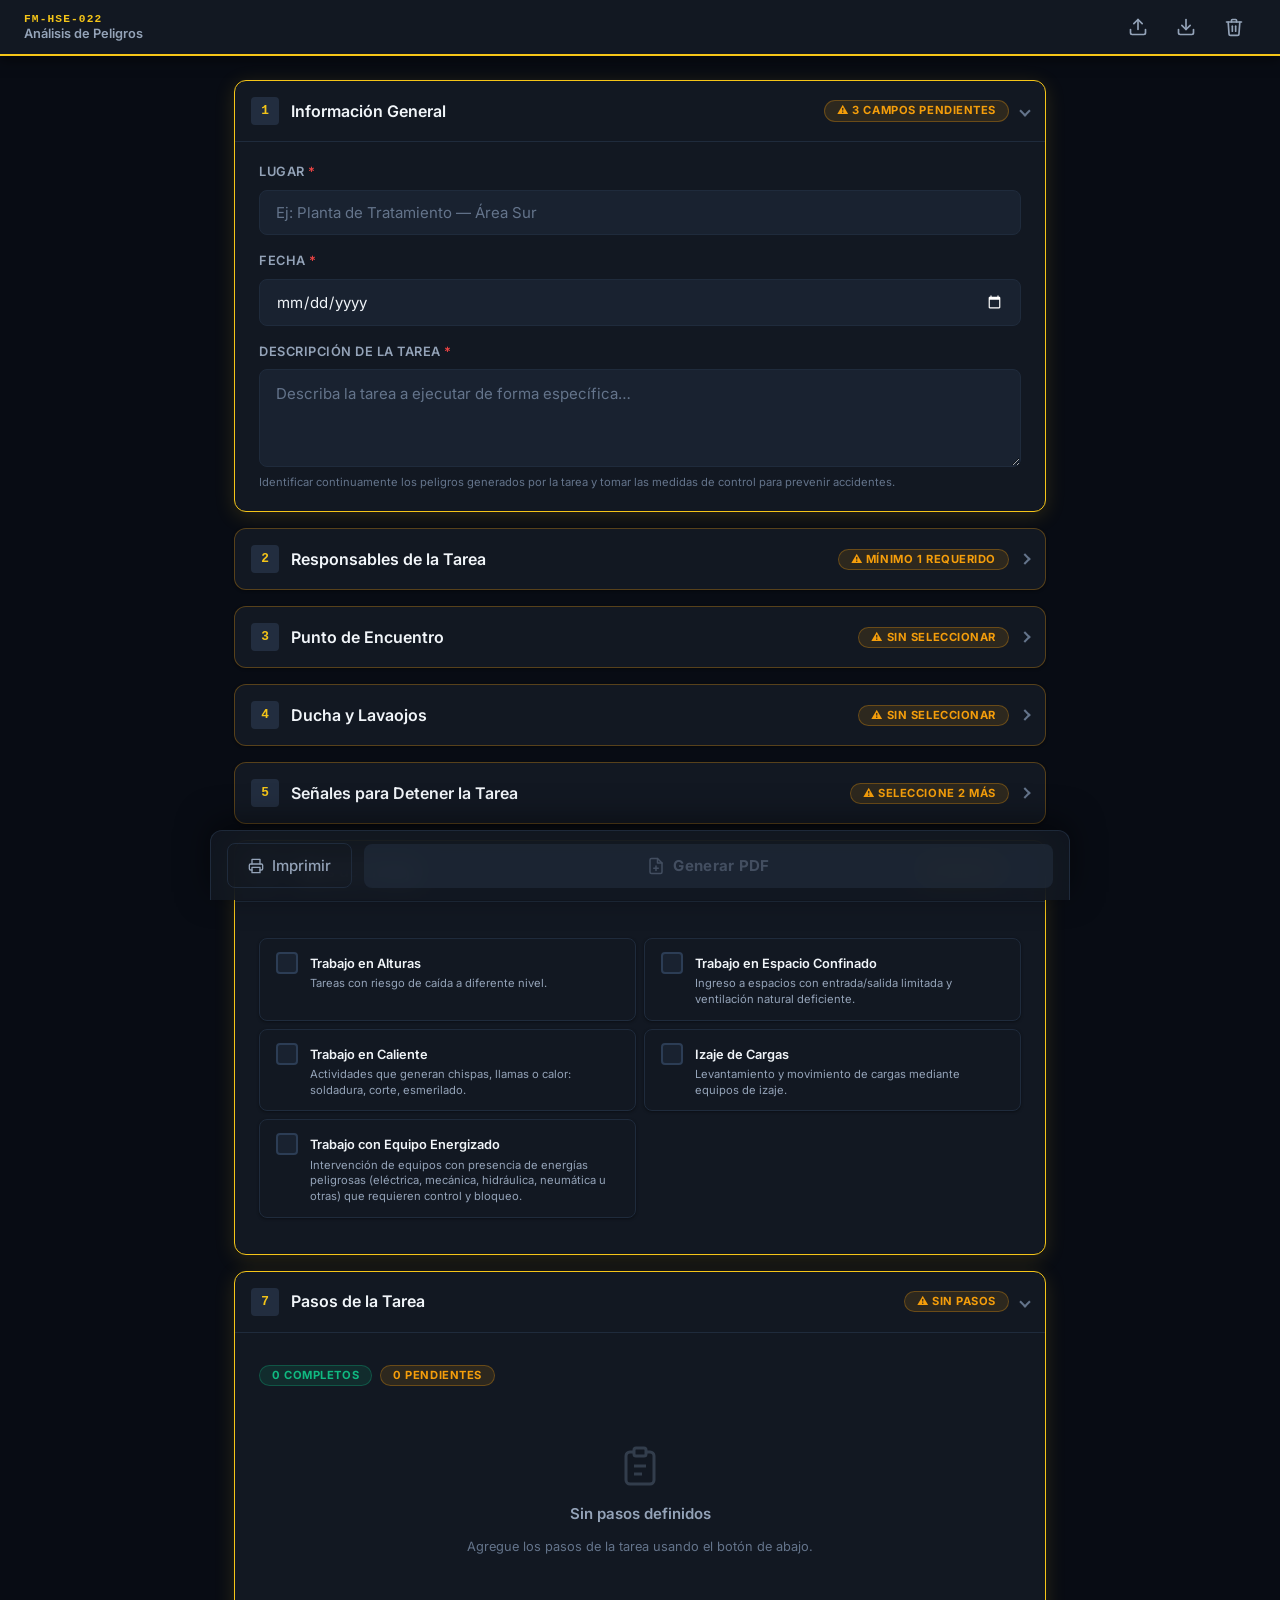
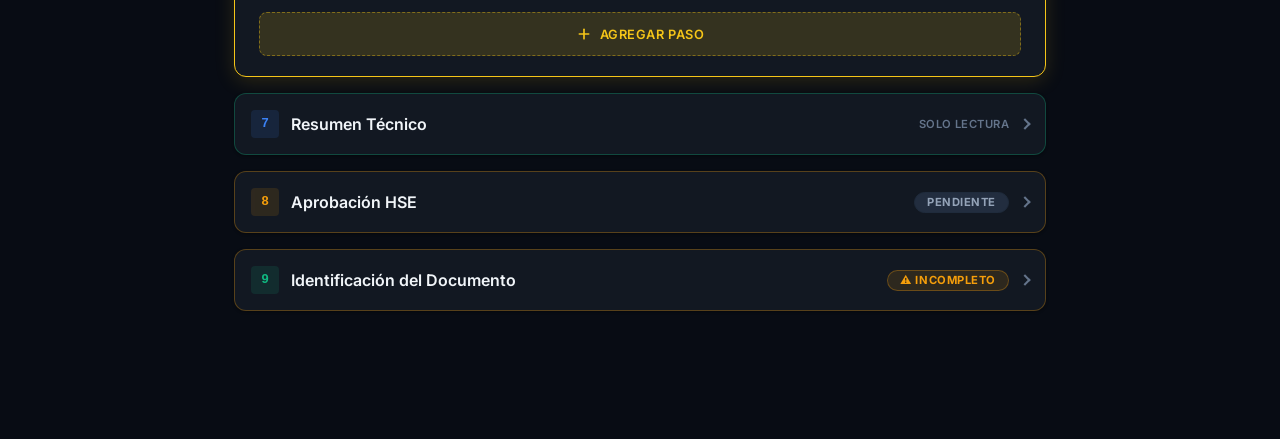
==== index.html @ 94fb78de "Add files via upload" ====
<!DOCTYPE html>
<html lang="es">
<head>
  <meta charset="UTF-8">
  <meta name="viewport" content="width=device-width, initial-scale=1.0, maximum-scale=1.0, user-scalable=no">
  <meta name="description" content="FM-HSE-022 — Análisis Continuo de Peligros por la Tarea">
  <meta name="theme-color" content="#1a2332">
  <meta name="apple-mobile-web-app-capable" content="yes">
  <meta name="apple-mobile-web-app-status-bar-style" content="black-translucent">
  <title>FM-HSE-022 · Análisis de Peligros</title>
  <link rel="manifest" href="manifest.json">
  <link rel="apple-touch-icon" href="assets/icon-192.png">
  <link rel="preconnect" href="https://fonts.googleapis.com">
  <link rel="preconnect" href="https://fonts.gstatic.com" crossorigin>
  <link href="https://fonts.googleapis.com/css2?family=Inter:wght@400;500;600;700&display=swap" rel="stylesheet">
  <link rel="stylesheet" href="styles.css">
</head>
<body>

  <!-- ═══════════════════════════════════════════════
       BARRA SUPERIOR
  ════════════════════════════════════════════════ -->
  <header class="app-header">
    <div class="app-header__brand">
      <span class="app-header__code">FM-HSE-022</span>
      <span class="app-header__title">Análisis de Peligros</span>
    </div>
    <div class="app-header__actions">
      <button class="btn-icon" id="btn-import-backup" title="Cargar borrador" aria-label="Cargar borrador JSON">
        <svg viewBox="0 0 24 24" fill="none" stroke="currentColor" stroke-width="2" stroke-linecap="round" stroke-linejoin="round"><path d="M21 15v4a2 2 0 0 1-2 2H5a2 2 0 0 1-2-2v-4"/><polyline points="17 8 12 3 7 8"/><line x1="12" y1="3" x2="12" y2="15"/></svg>
      </button>
      <button class="btn-icon" id="btn-export-backup" title="Guardar borrador" aria-label="Guardar borrador JSON">
        <svg viewBox="0 0 24 24" fill="none" stroke="currentColor" stroke-width="2" stroke-linecap="round" stroke-linejoin="round"><path d="M21 15v4a2 2 0 0 1-2 2H5a2 2 0 0 1-2-2v-4"/><polyline points="7 10 12 15 17 10"/><line x1="12" y1="15" x2="12" y2="3"/></svg>
      </button>
      <button class="btn-icon btn-icon--danger" id="btn-new-form" title="Nuevo formulario" aria-label="Nuevo formulario">
        <svg viewBox="0 0 24 24" fill="none" stroke="currentColor" stroke-width="2" stroke-linecap="round" stroke-linejoin="round"><polyline points="3 6 5 6 21 6"/><path d="M19 6l-1 14a2 2 0 0 1-2 2H8a2 2 0 0 1-2-2L5 6"/><path d="M10 11v6"/><path d="M14 11v6"/><path d="M9 6V4a1 1 0 0 1 1-1h4a1 1 0 0 1 1 1v2"/></svg>
      </button>
    </div>
    <!-- Input oculto para importación de JSON -->
    <input type="file" id="input-import-file" accept=".json" hidden aria-hidden="true">
  </header>

  <!-- Banner de borrador recuperado (oculto por defecto) -->
  <div class="draft-banner hidden" id="draft-banner" role="alert">
    <svg viewBox="0 0 24 24" fill="none" stroke="currentColor" stroke-width="2"><circle cx="12" cy="12" r="10"/><line x1="12" y1="8" x2="12" y2="12"/><line x1="12" y1="16" x2="12.01" y2="16"/></svg>
    <span id="draft-banner-text">Se encontró un formulario en progreso.</span>
    <div class="draft-banner__actions">
      <button class="btn-banner btn-banner--primary" id="btn-restore-draft">Continuar</button>
      <button class="btn-banner btn-banner--ghost" id="btn-discard-draft">Descartar</button>
    </div>
  </div>

  <!-- ═══════════════════════════════════════════════
       CONTENIDO PRINCIPAL
  ════════════════════════════════════════════════ -->
  <main class="app-main" id="app-main">

    <!-- Indicador de carga inicial -->
    <div class="loading-screen" id="loading-screen" role="status" aria-live="polite">
      <div class="loading-screen__spinner"></div>
      <p class="loading-screen__text">Cargando configuración…</p>
    </div>

    <!-- Formulario principal (oculto hasta que carguen los JSON) -->
    <form class="form-hse" id="form-hse" novalidate hidden>

      <!-- ─────────────────────────────────────────
           SECCIÓN 1 · INFORMACIÓN GENERAL (SF-01)
      ────────────────────────────────────────── -->
      <section class="form-section" id="sec-general">
        <details class="section-card" open>
          <summary class="section-card__header">
            <div class="section-card__title-group">
              <span class="section-card__number">1</span>
              <span class="section-card__title">Información General</span>
              <span class="section-card__subtitle" id="summary-general"></span>
            </div>
            <span class="section-card__status" id="status-general" aria-live="polite"></span>
          </summary>
          <div class="section-card__body" id="body-general">
            <!-- Renderizado por app.js → UI.General -->
          </div>
        </details>
      </section>

      <!-- ─────────────────────────────────────────
           SECCIÓN 2 · RESPONSABLES (SF-02)
      ────────────────────────────────────────── -->
      <section class="form-section" id="sec-responsables">
        <details class="section-card">
          <summary class="section-card__header">
            <div class="section-card__title-group">
              <span class="section-card__number">2</span>
              <span class="section-card__title">Responsables de la Tarea</span>
              <span class="section-card__subtitle" id="summary-responsables"></span>
            </div>
            <span class="section-card__status" id="status-responsables" aria-live="polite"></span>
          </summary>
          <div class="section-card__body" id="body-responsables">
            <!-- Renderizado por app.js → UI.Responsables -->
          </div>
        </details>
      </section>

      <!-- ─────────────────────────────────────────
           SECCIÓN 3 · PUNTO DE ENCUENTRO (SF-03)
      ────────────────────────────────────────── -->
      <section class="form-section" id="sec-encuentro">
        <details class="section-card">
          <summary class="section-card__header">
            <div class="section-card__title-group">
              <span class="section-card__number">3</span>
              <span class="section-card__title">Punto de Encuentro</span>
              <span class="section-card__subtitle" id="summary-encuentro"></span>
            </div>
            <span class="section-card__status" id="status-encuentro" aria-live="polite"></span>
          </summary>
          <div class="section-card__body" id="body-encuentro">
            <!-- Renderizado por app.js → UI.Ubicacion -->
          </div>
        </details>
      </section>

      <!-- ─────────────────────────────────────────
           SECCIÓN 4 · DUCHA Y LAVAOJOS (SF-04)
      ────────────────────────────────────────── -->
      <section class="form-section" id="sec-ducha">
        <details class="section-card">
          <summary class="section-card__header">
            <div class="section-card__title-group">
              <span class="section-card__number">4</span>
              <span class="section-card__title">Ducha y Lavaojos</span>
              <span class="section-card__subtitle" id="summary-ducha"></span>
            </div>
            <span class="section-card__status" id="status-ducha" aria-live="polite"></span>
          </summary>
          <div class="section-card__body" id="body-ducha">
            <!-- Renderizado por app.js → UI.Ubicacion -->
          </div>
        </details>
      </section>

      <!-- ─────────────────────────────────────────
           SECCIÓN 5 · SEÑALES DE PARADA (SF-05)
      ────────────────────────────────────────── -->
      <section class="form-section" id="sec-senales">
        <details class="section-card">
          <summary class="section-card__header">
            <div class="section-card__title-group">
              <span class="section-card__number">5</span>
              <span class="section-card__title">Señales para Detener la Tarea</span>
            </div>
            <span class="section-card__status" id="status-senales" aria-live="polite"></span>
          </summary>
          <div class="section-card__body" id="body-senales">
            <!-- Renderizado por app.js → UI.Senales -->
          </div>
        </details>
      </section>

      <!-- ─────────────────────────────────────────
           SECCIÓN 6 · PASOS DE LA TAREA (SF-06/07/08/17)
      ────────────────────────────────────────── -->
      <section class="form-section" id="sec-tipos-trabajo">
        <details class="section-card" open>
          <summary class="section-card__header">
            <div class="section-card__title-group">
              <span class="section-card__number">6</span>
              <span class="section-card__title">Tipos de Trabajo</span>
              <span class="section-card__subtitle" id="summary-tipos-trabajo"></span>
            </div>
            <span class="section-card__status" id="status-tipos-trabajo" aria-live="polite"></span>
          </summary>
          <div class="section-card__body" id="body-tipos-trabajo">
            <!-- Renderizado por app.js → UITiposTrabajo -->
          </div>
        </details>
      </section>

      <!-- ─────────────────────────────────────────
           SECCIÓN 7 · PASOS DE LA TAREA (SF-06/07/08/17)
      ────────────────────────────────────────── -->
      <section class="form-section" id="sec-pasos">
        <details class="section-card" open>
          <summary class="section-card__header">
            <div class="section-card__title-group">
              <span class="section-card__number">7</span>
              <span class="section-card__title">Pasos de la Tarea</span>
            </div>
            <span class="section-card__status" id="status-pasos" aria-live="polite"></span>
          </summary>
          <div class="section-card__body" id="body-pasos">
            <!-- Contador global de completitud -->
            <div class="steps-overview" id="steps-overview" hidden>
              <span id="steps-counter-complete" class="badge badge--success">0 completos</span>
              <span id="steps-counter-pending" class="badge badge--warning">0 pendientes</span>
            </div>

            <!-- Lista de pasos (renderizada por app.js → UI.Pasos) -->
            <div class="steps-list" id="steps-list" role="list">
              <!-- StepCards insertadas dinámicamente -->
            </div>

            <!-- Botón agregar paso -->
            <button type="button" class="btn-add" id="btn-add-step">
              <svg viewBox="0 0 24 24" fill="none" stroke="currentColor" stroke-width="2.5" stroke-linecap="round" stroke-linejoin="round"><line x1="12" y1="5" x2="12" y2="19"/><line x1="5" y1="12" x2="19" y2="12"/></svg>
              Agregar Paso
            </button>
          </div>
        </details>
      </section>

      <!-- ─────────────────────────────────────────
           SECCIÓN 7 · RESUMEN TÉCNICO (SF-09)
      ────────────────────────────────────────── -->
      <section class="form-section" id="sec-resumen">
        <details class="section-card section-card--review">
          <summary class="section-card__header">
            <div class="section-card__title-group">
              <span class="section-card__number">7</span>
              <span class="section-card__title">Resumen Técnico</span>
            </div>
            <span class="section-card__badge">Solo lectura</span>
          </summary>
          <div class="section-card__body" id="body-resumen">
            <!-- Renderizado por app.js → UI.Resumen -->
          </div>
        </details>
      </section>

      <!-- ─────────────────────────────────────────
           SECCIÓN 8 · APROBACIÓN HSE (SF-10)
      ────────────────────────────────────────── -->
      <section class="form-section" id="sec-aprobacion">
        <details class="section-card section-card--approval">
          <summary class="section-card__header">
            <div class="section-card__title-group">
              <span class="section-card__number">8</span>
              <span class="section-card__title">Aprobación HSE</span>
            </div>
            <span class="section-card__status" id="status-aprobacion" aria-live="polite"></span>
          </summary>
          <div class="section-card__body" id="body-aprobacion">
            <!-- Renderizado por app.js → UI.Aprobacion -->
          </div>
        </details>
      </section>

      <!-- ─────────────────────────────────────────
           SECCIÓN 9 · IDENTIFICACIÓN DEL DOCUMENTO (SF-11/SF-18/SF-19)
      ────────────────────────────────────────── -->
      <section class="form-section" id="sec-docid">
        <details class="section-card section-card--doc">
          <summary class="section-card__header">
            <div class="section-card__title-group">
              <span class="section-card__number">9</span>
              <span class="section-card__title">Identificación del Documento</span>
            </div>
            <span class="section-card__status" id="status-docid" aria-live="polite"></span>
          </summary>
          <div class="section-card__body" id="body-docid">
            <!-- Renderizado por app.js → UI.DocId -->
          </div>
        </details>
      </section>

      <!-- ─────────────────────────────────────────
           BARRA DE ACCIÓN FINAL
      ────────────────────────────────────────── -->
      <div class="action-bar" id="action-bar">
        <button type="button" class="btn-secondary" id="btn-print-fallback" title="Imprimir directamente">
          <svg viewBox="0 0 24 24" fill="none" stroke="currentColor" stroke-width="2" stroke-linecap="round" stroke-linejoin="round"><polyline points="6 9 6 2 18 2 18 9"/><path d="M6 18H4a2 2 0 0 1-2-2v-5a2 2 0 0 1 2-2h16a2 2 0 0 1 2 2v5a2 2 0 0 1-2 2h-2"/><rect x="6" y="14" width="12" height="8"/></svg>
          Imprimir
        </button>
        <button type="button" class="btn-primary" id="btn-generate-pdf" disabled aria-disabled="true">
          <svg viewBox="0 0 24 24" fill="none" stroke="currentColor" stroke-width="2" stroke-linecap="round" stroke-linejoin="round"><path d="M14 2H6a2 2 0 0 0-2 2v16a2 2 0 0 0 2 2h12a2 2 0 0 0 2-2V8z"/><polyline points="14 2 14 8 20 8"/><line x1="12" y1="18" x2="12" y2="12"/><line x1="9" y1="15" x2="15" y2="15"/></svg>
          Generar PDF
        </button>
      </div>

    </form><!-- /form-hse -->
  </main>

  <!-- ═══════════════════════════════════════════════
       MODAL · VISTA PREVIA PDF (SF-19)
  ════════════════════════════════════════════════ -->
  <div class="modal-overlay hidden" id="modal-preview" role="dialog" aria-modal="true" aria-labelledby="modal-preview-title">
    <div class="modal modal--preview">
      <div class="modal__header">
        <h2 class="modal__title" id="modal-preview-title">Vista Previa del PDF</h2>
        <span class="modal__filename" id="modal-preview-filename"></span>
        <button class="btn-icon modal__close" id="btn-preview-close" aria-label="Cerrar vista previa">
          <svg viewBox="0 0 24 24" fill="none" stroke="currentColor" stroke-width="2.5" stroke-linecap="round" stroke-linejoin="round"><line x1="18" y1="6" x2="6" y2="18"/><line x1="6" y1="6" x2="18" y2="18"/></svg>
        </button>
      </div>
      <div class="modal__body">
        <!-- iframe para vista previa (escritorio/iOS) -->
        <iframe class="pdf-preview-frame" id="pdf-preview-frame" title="Vista previa del PDF generado" aria-label="Vista previa del documento PDF"></iframe>
        <!-- Fallback para Android y browsers que no renderizan PDF en iframe -->
        <div class="pdf-preview-fallback hidden" id="pdf-preview-fallback">
          <svg viewBox="0 0 24 24" fill="none" stroke="currentColor" stroke-width="1.5"><path d="M14 2H6a2 2 0 0 0-2 2v16a2 2 0 0 0 2 2h12a2 2 0 0 0 2-2V8z"/><polyline points="14 2 14 8 20 8"/></svg>
          <p>Vista previa no disponible en este dispositivo.</p>
          <p class="text-muted">El PDF fue generado correctamente y está listo para descargar.</p>
          <button type="button" class="btn-secondary" id="btn-open-pdf-tab">
            Abrir en nueva pestaña
          </button>
        </div>
      </div>
      <div class="modal__footer">
        <button type="button" class="btn-secondary" id="btn-preview-cancel">
          Cancelar
        </button>
        <button type="button" class="btn-primary" id="btn-preview-confirm">
          <svg viewBox="0 0 24 24" fill="none" stroke="currentColor" stroke-width="2" stroke-linecap="round" stroke-linejoin="round"><path d="M21 15v4a2 2 0 0 1-2 2H5a2 2 0 0 1-2-2v-4"/><polyline points="7 10 12 15 17 10"/><line x1="12" y1="15" x2="12" y2="3"/></svg>
          Confirmar y Descargar
        </button>
      </div>
    </div>
  </div>

  <!-- ═══════════════════════════════════════════════
       MODAL · CONFIRMACIÓN GENÉRICA
  ════════════════════════════════════════════════ -->
  <div class="modal-overlay hidden" id="modal-confirm" role="dialog" aria-modal="true" aria-labelledby="modal-confirm-title">
    <div class="modal modal--confirm">
      <div class="modal__header">
        <h2 class="modal__title" id="modal-confirm-title"></h2>
      </div>
      <div class="modal__body">
        <p id="modal-confirm-message"></p>
      </div>
      <div class="modal__footer">
        <button type="button" class="btn-secondary" id="btn-confirm-cancel">Cancelar</button>
        <button type="button" class="btn-primary btn-primary--danger" id="btn-confirm-ok">Confirmar</button>
      </div>
    </div>
  </div>

  <!-- ═══════════════════════════════════════════════
       TOAST · NOTIFICACIONES NO BLOQUEANTES
  ════════════════════════════════════════════════ -->
  <div class="toast-container" id="toast-container" role="status" aria-live="polite" aria-atomic="false"></div>

  <!-- ═══════════════════════════════════════════════
       SCRIPTS
  ════════════════════════════════════════════════ -->
  <script src="lib/jspdf.umd.min.js"></script>
  <script src="app.js"></script>
  <script>
    /* Etapa 2A — Registro del Service Worker (capa offline aditiva).
       Degrada con gracia si el navegador no soporta SW. No bloquea la app. */
    if ('serviceWorker' in navigator) {
      window.addEventListener('load', function () {
        navigator.serviceWorker.register('sw.js').catch(function (err) {
          console.warn('Service worker no registrado:', err);
        });
      });
    }
  </script>

</body>
</html>
---- styles.css ----
/* ═══════════════════════════════════════════════════════════════
   FM-HSE-022 — Análisis Continuo de Peligros por la Tarea
   styles.css · v2.1
   Estética: Industrial-utilitaria refinada
   Enfoque: Mobile-first, touch-optimized, alto contraste HSE
════════════════════════════════════════════════════════════════ */


/* ───────────────────────────────────────────────────────────────
   1. VARIABLES CSS — Sistema de diseño
──────────────────────────────────────────────────────────────── */
:root {

  /* Paleta principal — azul industrial premium oscuro */
  --color-bg:           #080c14;
  --color-surface:      #121822;
  --color-surface-2:    #192230;
  --color-surface-3:    #222d3f;
  --color-border:       #1f2b3c;
  --color-border-light: #2c3d55;

  /* Texto */
  --color-text-primary:   #f1f5f9;
  --color-text-secondary: #94a3b8;
  --color-text-muted:     #64748b;
  --color-text-inverse:   #080c14;

  /* Acento corporativo — amarillo HSE */
  --color-accent:       #f5c518;
  --color-accent-dark:  #c49a10;
  --color-accent-muted: rgba(245, 197, 24, 0.15);

  /* Estados semáforo — sistema HSE estándar */
  --color-success:       #10b981;
  --color-success-bg:    rgba(16, 185, 129, 0.12);
  --color-success-border:rgba(16, 185, 129, 0.3);

  --color-warning:       #f59e0b;
  --color-warning-bg:    rgba(245, 158, 11, 0.12);
  --color-warning-border:rgba(245, 158, 11, 0.3);

  --color-danger:        #ef4444;
  --color-danger-bg:     rgba(239, 68, 68, 0.12);
  --color-danger-border: rgba(239, 68, 68, 0.3);

  --color-info:          #3b82f6;
  --color-info-bg:       rgba(59, 130, 246, 0.12);
  --color-info-border:   rgba(59, 130, 246, 0.3);

  /* Criticidad de peligros */
  --color-criticidad-alta:  var(--color-danger);
  --color-criticidad-media: var(--color-warning);
  --color-criticidad-baja:  var(--color-success);

  /* Tipografía */
  --font-mono:   'Courier New', 'Lucida Console', monospace;
  --font-sans:   'Inter', -apple-system, BlinkMacSystemFont, 'Segoe UI', Roboto, sans-serif;
  --font-display: var(--font-sans);

  /* Escala tipográfica */
  --text-xs:   0.70rem;   /* 11.2px */
  --text-sm:   0.80rem;   /* 12.8px */
  --text-base: 0.9375rem; /* 15px — base de lectura móvil */
  --text-md:   1.0rem;    /* 16px */
  --text-lg:   1.125rem;  /* 18px */
  --text-xl:   1.25rem;   /* 20px */
  --text-2xl:  1.5rem;    /* 24px */

  /* Espaciado */
  --space-1:  0.25rem;
  --space-2:  0.5rem;
  --space-3:  0.75rem;
  --space-4:  1rem;
  --space-5:  1.25rem;
  --space-6:  1.5rem;
  --space-8:  2rem;
  --space-10: 2.5rem;
  --space-12: 3rem;

  /* Bordes */
  --radius-sm:  4px;
  --radius-md:  8px;
  --radius-lg:  12px;
  --radius-xl:  16px;
  --radius-full: 9999px;

  /* Sombras */
  --shadow-sm:  0 1px 3px rgba(0,0,0,0.4);
  --shadow-md:  0 4px 12px rgba(0,0,0,0.5);
  --shadow-lg:  0 8px 24px rgba(0,0,0,0.6);
  --shadow-focus: 0 0 0 3px rgba(245, 197, 24, 0.35);

  /* Touch — tamaño mínimo de target táctil */
  --touch-min: 44px;

  /* Transiciones */
  --transition-fast:   120ms ease;
  --transition-normal: 220ms ease;
  --transition-slow:   350ms ease;

  /* Header */
  --header-height: 56px;

  /* Z-index */
  --z-banner:  100;
  --z-action:  200;
  --z-toast:   300;
  --z-modal:   400;
}


/* ───────────────────────────────────────────────────────────────
   2. RESET Y BASE
──────────────────────────────────────────────────────────────── */
*, *::before, *::after {
  box-sizing: border-box;
  margin: 0;
  padding: 0;
}

html {
  font-size: 16px;
  -webkit-text-size-adjust: 100%;
  scroll-behavior: smooth;
}

body {
  font-family: var(--font-sans);
  font-size: var(--text-base);
  line-height: 1.55;
  color: var(--color-text-primary);
  background-color: var(--color-bg);
  min-height: 100dvh;
  -webkit-font-smoothing: antialiased;
  -moz-osx-font-smoothing: grayscale;
  overflow-x: hidden;
}

/* Eliminar highlight azul en tap móvil */
* {
  -webkit-tap-highlight-color: transparent;
}

h1, h2, h3, h4, h5, h6 {
  font-weight: 600;
  line-height: 1.3;
  color: var(--color-text-primary);
}

p { margin: 0; }

button {
  font-family: inherit;
  cursor: pointer;
  border: none;
  background: none;
}

input, textarea, select {
  font-family: inherit;
  font-size: var(--text-base);
}

/* Scrollbar personalizado (webkit) */
::-webkit-scrollbar { width: 6px; height: 6px; }
::-webkit-scrollbar-track { background: var(--color-surface); }
::-webkit-scrollbar-thumb { background: var(--color-border); border-radius: var(--radius-full); }
::-webkit-scrollbar-thumb:hover { background: var(--color-border-light); }


/* ───────────────────────────────────────────────────────────────
   3. UTILIDADES
──────────────────────────────────────────────────────────────── */
.hidden { display: none !important; }

.text-muted {
  color: var(--color-text-muted);
  font-size: var(--text-sm);
}

.text-secondary { color: var(--color-text-secondary); }

.text-mono {
  font-family: var(--font-mono);
  letter-spacing: 0.04em;
}

.sr-only {
  position: absolute;
  width: 1px;
  height: 1px;
  padding: 0;
  margin: -1px;
  overflow: hidden;
  clip: rect(0,0,0,0);
  white-space: nowrap;
  border: 0;
}

.divider {
  border: none;
  border-top: 1px solid var(--color-border);
  margin: var(--space-4) 0;
}


/* ───────────────────────────────────────────────────────────────
   4. COMPONENTES DE BOTONES
──────────────────────────────────────────────────────────────── */

/* Botón primario — acción principal */
.btn-primary {
  display: inline-flex;
  align-items: center;
  justify-content: center;
  gap: var(--space-2);
  min-height: var(--touch-min);
  padding: var(--space-3) var(--space-6);
  background: var(--color-accent);
  color: var(--color-text-inverse);
  font-size: var(--text-base);
  font-weight: 700;
  letter-spacing: 0.02em;
  border-radius: var(--radius-md);
  transition: background var(--transition-fast), transform var(--transition-fast), box-shadow var(--transition-fast);
  user-select: none;
}

.btn-primary svg { width: 18px; height: 18px; flex-shrink: 0; }

.btn-primary:hover:not(:disabled) {
  background: var(--color-accent-dark);
  box-shadow: var(--shadow-md);
}

.btn-primary:active:not(:disabled) {
  transform: scale(0.97);
}

.btn-primary:focus-visible {
  outline: none;
  box-shadow: var(--shadow-focus);
}

.btn-primary:disabled,
.btn-primary[aria-disabled="true"] {
  background: var(--color-surface-3);
  color: var(--color-text-muted);
  cursor: not-allowed;
  opacity: 0.6;
}

.btn-primary--danger {
  background: var(--color-danger);
  color: #fff;
}
.btn-primary--danger:hover:not(:disabled) {
  background: #c0392b;
}

/* Botón secundario — acción secundaria */
.btn-secondary {
  display: inline-flex;
  align-items: center;
  justify-content: center;
  gap: var(--space-2);
  min-height: var(--touch-min);
  padding: var(--space-3) var(--space-5);
  background: transparent;
  color: var(--color-text-secondary);
  font-size: var(--text-base);
  font-weight: 500;
  border: 1.5px solid var(--color-border);
  border-radius: var(--radius-md);
  transition: border-color var(--transition-fast), color var(--transition-fast), background var(--transition-fast);
  user-select: none;
}

.btn-secondary svg { width: 16px; height: 16px; flex-shrink: 0; }

.btn-secondary:hover {
  border-color: var(--color-border-light);
  color: var(--color-text-primary);
  background: var(--color-surface-2);
}

.btn-secondary:active { transform: scale(0.97); }

.btn-secondary:focus-visible {
  outline: none;
  box-shadow: var(--shadow-focus);
}

/* Botón ícono — header y acciones */
.btn-icon {
  display: inline-flex;
  align-items: center;
  justify-content: center;
  width: var(--touch-min);
  height: var(--touch-min);
  color: var(--color-text-secondary);
  border-radius: var(--radius-md);
  transition: color var(--transition-fast), background var(--transition-fast);
  flex-shrink: 0;
}

.btn-icon svg { width: 20px; height: 20px; }

.btn-icon:hover {
  color: var(--color-text-primary);
  background: var(--color-surface-2);
}

.btn-icon:active { transform: scale(0.92); }

.btn-icon:focus-visible {
  outline: none;
  box-shadow: var(--shadow-focus);
}

.btn-icon--danger:hover {
  color: var(--color-danger);
  background: var(--color-danger-bg);
}

/* Botón agregar — acción de adición en listas */
.btn-add {
  display: flex;
  align-items: center;
  justify-content: center;
  gap: var(--space-2);
  width: 100%;
  min-height: var(--touch-min);
  padding: var(--space-3) var(--space-4);
  background: var(--color-accent-muted);
  color: var(--color-accent);
  font-size: var(--text-sm);
  font-weight: 600;
  letter-spacing: 0.04em;
  text-transform: uppercase;
  border: 1.5px dashed rgba(245, 197, 24, 0.4);
  border-radius: var(--radius-md);
  margin-top: var(--space-4);
  transition: background var(--transition-fast), border-color var(--transition-fast);
  user-select: none;
}

.btn-add svg { width: 16px; height: 16px; }

.btn-add:hover {
  background: rgba(245, 197, 24, 0.22);
  border-color: var(--color-accent);
}

.btn-add:active { transform: scale(0.98); }

/* Botones banner */
.btn-banner {
  padding: var(--space-2) var(--space-4);
  font-size: var(--text-sm);
  font-weight: 600;
  border-radius: var(--radius-sm);
  min-height: 36px;
}

.btn-banner--primary {
  background: var(--color-accent);
  color: var(--color-text-inverse);
}

.btn-banner--ghost {
  background: transparent;
  color: var(--color-text-secondary);
  border: 1px solid var(--color-border);
}


/* ───────────────────────────────────────────────────────────────
   5. BADGES Y ETIQUETAS
──────────────────────────────────────────────────────────────── */
.badge {
  display: inline-flex;
  align-items: center;
  gap: var(--space-1);
  padding: var(--space-1) var(--space-3);
  font-size: var(--text-xs);
  font-weight: 700;
  letter-spacing: 0.05em;
  text-transform: uppercase;
  border-radius: var(--radius-full);
  line-height: 1;
  white-space: nowrap;
}

.badge--success {
  background: var(--color-success-bg);
  color: var(--color-success);
  border: 1px solid var(--color-success-border);
}

.badge--warning {
  background: var(--color-warning-bg);
  color: var(--color-warning);
  border: 1px solid var(--color-warning-border);
}

.badge--danger {
  background: var(--color-danger-bg);
  color: var(--color-danger);
  border: 1px solid var(--color-danger-border);
}

.badge--info {
  background: var(--color-info-bg);
  color: var(--color-info);
  border: 1px solid var(--color-info-border);
}

.badge--neutral {
  background: var(--color-surface-3);
  color: var(--color-text-secondary);
  border: 1px solid var(--color-border);
}

/* Etiquetas de criticidad */
.criticidad {
  display: inline-block;
  padding: 2px var(--space-2);
  font-size: var(--text-xs);
  font-weight: 700;
  letter-spacing: 0.06em;
  text-transform: uppercase;
  border-radius: var(--radius-sm);
  line-height: 1.4;
}

.criticidad--alta  { background: var(--color-danger-bg);  color: var(--color-danger);  border: 1px solid var(--color-danger-border); }
.criticidad--media { background: var(--color-warning-bg); color: var(--color-warning); border: 1px solid var(--color-warning-border); }
.criticidad--baja  { background: var(--color-success-bg); color: var(--color-success); border: 1px solid var(--color-success-border); }

/* Badge de sugerencia */
.suggestion-badge {
  display: inline-flex;
  align-items: center;
  gap: 4px;
  color: var(--color-warning);
  font-size: var(--text-xs);
  font-weight: 600;
}

.suggestion-badge::before {
  content: '⚠';
  font-size: 0.65rem;
}


/* ───────────────────────────────────────────────────────────────
   6. HEADER DE LA APLICACIÓN
──────────────────────────────────────────────────────────────── */
.app-header {
  position: sticky;
  top: 0;
  z-index: var(--z-banner);
  display: flex;
  align-items: center;
  justify-content: space-between;
  height: var(--header-height);
  padding: 0 var(--space-4);
  background: var(--color-surface);
  border-bottom: 2px solid var(--color-accent);
  box-shadow: var(--shadow-md);
}

.app-header__brand {
  display: flex;
  flex-direction: column;
  line-height: 1.2;
  overflow: hidden;
}

.app-header__code {
  font-family: var(--font-mono);
  font-size: var(--text-xs);
  font-weight: 700;
  letter-spacing: 0.1em;
  color: var(--color-accent);
  text-transform: uppercase;
}

.app-header__title {
  font-size: var(--text-sm);
  font-weight: 600;
  color: var(--color-text-secondary);
  white-space: nowrap;
  overflow: hidden;
  text-overflow: ellipsis;
}

.app-header__actions {
  display: flex;
  align-items: center;
  gap: var(--space-1);
  flex-shrink: 0;
}


/* ───────────────────────────────────────────────────────────────
   7. BANNER DE BORRADOR
──────────────────────────────────────────────────────────────── */
.draft-banner {
  display: flex;
  align-items: center;
  flex-wrap: wrap;
  gap: var(--space-3);
  padding: var(--space-3) var(--space-4);
  background: var(--color-info-bg);
  border-bottom: 1px solid var(--color-info-border);
  font-size: var(--text-sm);
  color: var(--color-info);
}

.draft-banner > svg {
  width: 18px;
  height: 18px;
  flex-shrink: 0;
}

.draft-banner > span {
  flex: 1;
  min-width: 0;
}

.draft-banner__actions {
  display: flex;
  gap: var(--space-2);
  flex-shrink: 0;
}


/* ───────────────────────────────────────────────────────────────
   8. PANTALLA DE CARGA
──────────────────────────────────────────────────────────────── */
.loading-screen {
  display: flex;
  flex-direction: column;
  align-items: center;
  justify-content: center;
  gap: var(--space-4);
  min-height: calc(100dvh - var(--header-height));
  padding: var(--space-8);
}

.loading-screen__spinner {
  width: 40px;
  height: 40px;
  border: 3px solid var(--color-border);
  border-top-color: var(--color-accent);
  border-radius: 50%;
  animation: spin 0.8s linear infinite;
}

.loading-screen__text {
  color: var(--color-text-muted);
  font-size: var(--text-sm);
  letter-spacing: 0.05em;
}

@keyframes spin {
  to { transform: rotate(360deg); }
}


/* ───────────────────────────────────────────────────────────────
   9. LAYOUT PRINCIPAL
──────────────────────────────────────────────────────────────── */
.app-main {
  width: 100%;
  max-width: 860px;
  margin: 0 auto;
}

.form-hse {
  padding: var(--space-4) var(--space-4) calc(var(--touch-min) * 2 + var(--space-8));
  display: flex;
  flex-direction: column;
  gap: var(--space-3);
}

.form-section {
  width: 100%;
}


/* ───────────────────────────────────────────────────────────────
    10. SECTION CARD — Componente colapsable base
 ──────────────────────────────────────────────────────────────── */
.section-card {
  background: var(--color-surface);
  border: 1px solid var(--color-border);
  border-radius: var(--radius-lg);
  overflow: hidden;
  box-shadow: var(--shadow-sm);
  transition: border-color var(--transition-normal), box-shadow var(--transition-normal);
}

.section-card:hover {
  border-color: var(--color-border-light);
}

.section-card[open] {
  border-color: var(--color-accent);
  box-shadow: 0 4px 20px rgba(245, 197, 24, 0.15);
}

.section-card:not([open]):has(.badge--success) {
  border-color: var(--color-success-border);
}

.section-card:not([open]):has(.badge--warning) {
  border-color: var(--color-warning-border);
}

/* Flecha del summary — reemplazamos el marcador nativo */
.section-card summary {
  list-style: none;
}
.section-card summary::-webkit-details-marker { display: none; }

.section-card__header {
  display: flex;
  align-items: center;
  gap: var(--space-3);
  padding: var(--space-4) var(--space-4);
  cursor: pointer;
  user-select: none;
  min-height: var(--touch-min);
  position: relative;
  transition: background var(--transition-fast);
}

.section-card__header:hover {
  background: var(--color-surface-2);
}

.section-card__header:focus-visible {
  outline: none;
  box-shadow: inset 0 0 0 2px var(--color-accent);
  border-radius: var(--radius-lg) var(--radius-lg) 0 0;
}

/* Ícono de flecha collapse */
.section-card__header::after {
  content: '';
  width: 8px;
  height: 8px;
  border-right: 2px solid var(--color-text-muted);
  border-bottom: 2px solid var(--color-text-muted);
  transform: rotate(-45deg);
  transition: transform var(--transition-normal);
  flex-shrink: 0;
  margin-left: auto;
}

.section-card[open] > .section-card__header::after {
  transform: rotate(45deg);
}

.section-card__number {
  display: flex;
  align-items: center;
  justify-content: center;
  width: 28px;
  height: 28px;
  background: var(--color-surface-3);
  color: var(--color-accent);
  font-family: var(--font-mono);
  font-size: var(--text-sm);
  font-weight: 700;
  border-radius: var(--radius-sm);
  flex-shrink: 0;
  letter-spacing: 0;
}

.section-card__title-group {
  display: flex;
  align-items: center;
  gap: var(--space-3);
  flex: 1;
  min-width: 0;
}

.section-card__title {
  font-size: var(--text-md);
  font-weight: 600;
  color: var(--color-text-primary);
  white-space: nowrap;
  overflow: hidden;
  text-overflow: ellipsis;
}

.section-card__subtitle {
  font-size: var(--text-xs);
  font-weight: 400;
  color: var(--color-text-secondary);
  overflow: hidden;
  text-overflow: ellipsis;
  white-space: nowrap;
  margin-left: var(--space-2);
  transition: opacity var(--transition-normal);
}

.section-card[open] .section-card__subtitle {
  opacity: 0;
  pointer-events: none;
}

.section-card__status {
  font-size: var(--text-xs);
  flex-shrink: 0;
  /* Estado inyectado como badge por JS */
}

.section-card__badge {
  font-size: var(--text-xs);
  font-weight: 600;
  color: var(--color-text-muted);
  letter-spacing: 0.04em;
  text-transform: uppercase;
  flex-shrink: 0;
}

/* Cuerpo de la sección */
.section-card__body {
  padding: var(--space-4);
  border-top: 1px solid var(--color-border);
}

/* Variantes de section-card */
.section-card--review {
  border-color: var(--color-info-border);
}

.section-card--review .section-card__number {
  background: var(--color-info-bg);
  color: var(--color-info);
}

.section-card--approval {
  border-color: var(--color-warning-border);
}

.section-card--approval .section-card__number {
  background: var(--color-warning-bg);
  color: var(--color-warning);
}

.section-card--doc {
  border-color: var(--color-success-border);
}

.section-card--doc .section-card__number {
  background: var(--color-success-bg);
  color: var(--color-success);
}


/* ───────────────────────────────────────────────────────────────
   11. CAMPOS DE FORMULARIO
──────────────────────────────────────────────────────────────── */
.field-group {
  display: flex;
  flex-direction: column;
  gap: var(--space-4);
}

.field {
  display: flex;
  flex-direction: column;
  gap: var(--space-2);
}

.field__label {
  font-size: var(--text-sm);
  font-weight: 600;
  color: var(--color-text-secondary);
  letter-spacing: 0.04em;
  text-transform: uppercase;
}

.field__label--required::after {
  content: ' *';
  color: var(--color-danger);
}

.field__input,
.field__select,
.field__textarea {
  width: 100%;
  min-height: var(--touch-min);
  padding: var(--space-3) var(--space-4);
  background: var(--color-surface-2);
  color: var(--color-text-primary);
  border: 1.5px solid var(--color-border);
  border-radius: var(--radius-md);
  font-size: var(--text-base);
  transition: border-color var(--transition-fast), box-shadow var(--transition-fast), background var(--transition-fast);
  appearance: none;
  -webkit-appearance: none;
}

.field__input:focus,
.field__select:focus,
.field__textarea:focus {
  outline: none;
  border-color: var(--color-accent);
  background-color: var(--color-surface-3);
  box-shadow: var(--shadow-focus);
}

.field__input::placeholder,
.field__textarea::placeholder {
  color: var(--color-text-muted);
}

.field__input[type="date"] {
  color-scheme: dark;
}

.field__textarea {
  min-height: 80px;
  resize: vertical;
  line-height: 1.6;
}

/* Select con flecha personalizada */
.field__select {
  background-image: url("data:image/svg+xml,%3Csvg xmlns='http://www.w3.org/2000/svg' width='16' height='16' viewBox='0 0 24 24' fill='none' stroke='%238da3b8' stroke-width='2.5' stroke-linecap='round' stroke-linejoin='round'%3E%3Cpolyline points='6 9 12 15 18 9'%3E%3C/polyline%3E%3C/svg%3E");
  background-repeat: no-repeat;
  background-position: right var(--space-4) center;
  padding-right: calc(var(--space-4) * 2.5);
  cursor: pointer;
}

.field__select:focus {
  background-image: url("data:image/svg+xml,%3Csvg xmlns='http://www.w3.org/2000/svg' width='16' height='16' viewBox='0 0 24 24' fill='none' stroke='%23f5c518' stroke-width='2.5' stroke-linecap='round' stroke-linejoin='round'%3E%3Cpolyline points='6 9 12 15 18 9'%3E%3C/polyline%3E%3C/svg%3E");
}

/* Estado de error en campo */
.field--error .field__input,
.field--error .field__select,
.field--error .field__textarea {
  border-color: var(--color-danger);
}

.field__error-msg {
  font-size: var(--text-xs);
  color: var(--color-danger);
  display: none;
}

.field--error .field__error-msg { display: block; }

/* Campo de hint */
.field__hint {
  font-size: var(--text-xs);
  color: var(--color-text-muted);
  line-height: 1.4;
}


/* ───────────────────────────────────────────────────────────────
   12. TABLA DINÁMICA DE RESPONSABLES
──────────────────────────────────────────────────────────────── */
.dynamic-table {
  width: 100%;
  border-collapse: separate;
  border-spacing: 0;
  border: 1px solid var(--color-border);
  border-radius: var(--radius-md);
  overflow: hidden;
}

.dynamic-table th {
  padding: var(--space-3) var(--space-4);
  background: var(--color-surface-3);
  font-size: var(--text-xs);
  font-weight: 700;
  letter-spacing: 0.06em;
  text-transform: uppercase;
  color: var(--color-text-secondary);
  text-align: left;
  border-bottom: 1px solid var(--color-border);
}

.dynamic-table td {
  padding: var(--space-2) var(--space-3);
  border-bottom: 1px solid var(--color-border);
  vertical-align: middle;
}

.dynamic-table tr:last-child td {
  border-bottom: none;
}

.dynamic-table tbody tr:hover td {
  background: var(--color-surface-2);
}

/* Input inline en tabla */
.table-input {
  width: 100%;
  background: transparent;
  color: var(--color-text-primary);
  border: 1px solid transparent;
  border-radius: var(--radius-sm);
  padding: var(--space-2) var(--space-3);
  font-size: var(--text-sm);
  min-height: 40px;
  transition: border-color var(--transition-fast), background var(--transition-fast);
}

.table-input:focus {
  outline: none;
  border-color: var(--color-accent);
  background: var(--color-surface-3);
}

/* Celda de acción eliminar */
.dynamic-table .td-action {
  width: var(--touch-min);
  text-align: center;
  padding: var(--space-1);
}


/* ───────────────────────────────────────────────────────────────
   13. CHECKBOXES — Señales de parada y peligros/controles
──────────────────────────────────────────────────────────────── */
.checkbox-grid {
  display: grid;
  grid-template-columns: 1fr 1fr;
  gap: var(--space-2);
}

.checkbox-item {
  display: flex;
  align-items: flex-start;
  gap: var(--space-3);
  padding: var(--space-3) var(--space-4);
  border: 1px solid var(--color-border);
  border-radius: var(--radius-md);
  background: var(--color-surface);
  cursor: pointer;
  transition: all var(--transition-normal);
  min-height: var(--touch-min);
  user-select: none;
  box-shadow: var(--shadow-sm);
}

.checkbox-item:hover {
  background: var(--color-surface-2);
  border-color: var(--color-border-light);
}

.checkbox-item input[type="checkbox"] {
  appearance: none;
  -webkit-appearance: none;
  width: 22px;
  height: 22px;
  min-width: 22px;
  border: 2px solid var(--color-border-light);
  border-radius: var(--radius-sm);
  background: var(--color-surface-2);
  cursor: pointer;
  transition: all var(--transition-fast);
  position: relative;
  margin-top: 1px;
}

.checkbox-item input[type="checkbox"]:checked {
  background: var(--color-success);
  border-color: var(--color-success);
}

.checkbox-item input[type="checkbox"]:checked::after {
  content: '';
  position: absolute;
  left: 5px;
  top: 1px;
  width: 6px;
  height: 11px;
  border-right: 2.5px solid var(--color-text-inverse);
  border-bottom: 2.5px solid var(--color-text-inverse);
  transform: rotate(40deg);
}

.checkbox-item input[type="checkbox"]:focus-visible {
  outline: none;
  box-shadow: var(--shadow-focus);
}

.checkbox-item__label {
  font-size: var(--text-sm);
  color: var(--color-text-primary);
  line-height: 1.45;
  flex: 1;
}

/* Checkbox con sugerencia (Peligro sugerido) */
.checkbox-item--suggested {
  background: var(--color-warning-bg);
  border: 1px solid var(--color-warning-border);
}

.checkbox-item--suggested:hover {
  background: rgba(245, 158, 11, 0.18);
  border-color: var(--color-warning-border);
}

.checkbox-item--suggested:has(input:checked) {
  background: rgba(245, 158, 11, 0.08);
  border-color: var(--color-warning);
}

.checkbox-item--suggested input[type="checkbox"]:checked {
  background: var(--color-warning);
  border-color: var(--color-warning);
}

/* Checkbox seleccionado por defecto */
.checkbox-item:has(input:checked) {
  background: var(--color-success-bg);
  border-color: var(--color-success);
}

/* Sub-grupo de checkboxes con colapsable */
.checkbox-group {
  margin-bottom: var(--space-3);
}

.checkbox-group:last-child {
  margin-bottom: 0;
}

.checkbox-group__toggle {
  display: flex;
  align-items: center;
  gap: var(--space-2);
  width: 100%;
  padding: var(--space-2) var(--space-3);
  background: var(--color-surface-3);
  border: 1px solid var(--color-border);
  border-radius: var(--radius-md);
  font-size: var(--text-xs);
  font-weight: 700;
  letter-spacing: 0.07em;
  text-transform: uppercase;
  color: var(--color-text-secondary);
  cursor: pointer;
  min-height: 40px;
  transition: background var(--transition-fast), color var(--transition-fast);
  user-select: none;
}

.checkbox-group__toggle:hover {
  background: var(--color-surface-2);
  color: var(--color-text-primary);
}

.checkbox-group__toggle-arrow {
  width: 7px;
  height: 7px;
  border-right: 2px solid currentColor;
  border-bottom: 2px solid currentColor;
  transform: rotate(-45deg);
  transition: transform var(--transition-normal);
  margin-left: auto;
}

.checkbox-group--open .checkbox-group__toggle-arrow {
  transform: rotate(45deg);
}

.checkbox-group__counter {
  font-family: var(--font-mono);
  font-size: var(--text-xs);
  color: var(--color-accent);
  margin-left: var(--space-1);
}

.checkbox-group__items {
  padding: var(--space-2) var(--space-2) var(--space-2) var(--space-3);
  border: 1px solid var(--color-border);
  border-top: none;
  border-radius: 0 0 var(--radius-md) var(--radius-md);
  display: block;
}

/* DEFECTO 3/4 — El JS muestra/oculta el contenedor mediante el atributo
   [hidden] (toggleAttribute), pero el CSS tenía display:none permanente, que
   [hidden] no podía anular, por lo que las categorías/controles internos
   nunca se desplegaban. La visibilidad ahora respeta el atributo [hidden]
   que el JS sí controla, sin modificar JavaScript. */
.checkbox-group__items[hidden] {
  display: none;
}

.checkbox-group--open .checkbox-group__items {
  display: block;
}

/* Ítems de peligros/controles — lista vertical */
.checkbox-list {
  display: flex;
  flex-direction: column;
  gap: var(--space-2);
  padding: var(--space-2) 0;
}

.checkbox-item__code {
  font-family: var(--font-mono);
  font-size: 0.85rem;
  color: var(--color-accent);
  font-weight: 700;
  letter-spacing: 0.05em;
  white-space: nowrap;
  margin-top: 2px;
}


/* ───────────────────────────────────────────────────────────────
   14. STEP CARD — Tarjeta de paso
──────────────────────────────────────────────────────────────── */
.step-card {
  background: var(--color-surface);
  border: 1.5px solid var(--color-border);
  border-radius: var(--radius-lg);
  overflow: hidden;
  transition: border-color var(--transition-normal);
  margin-bottom: var(--space-3);
}

.step-card:last-child { margin-bottom: 0; }

.step-card--complete { border-color: var(--color-success-border); }
.step-card--pending  { border-color: var(--color-warning-border); }
.step-card--new      { border-color: var(--color-accent); animation: pulse-border 1.5s ease-out; }

@keyframes pulse-border {
  0%   { box-shadow: 0 0 0 0 rgba(245, 197, 24, 0.5); }
  70%  { box-shadow: 0 0 0 8px rgba(245, 197, 24, 0); }
  100% { box-shadow: none; }
}

/* Cabecera del paso */
.step-card__header {
  display: flex;
  align-items: center;
  gap: var(--space-3);
  padding: var(--space-3) var(--space-3) var(--space-3) var(--space-4);
  background: var(--color-surface-2);
  cursor: pointer;
  min-height: 56px;
  user-select: none;
  transition: background var(--transition-fast);
}

.step-card__header:hover { background: var(--color-surface-3); }

.step-card__number {
  display: flex;
  align-items: center;
  justify-content: center;
  width: 32px;
  height: 32px;
  background: var(--color-surface-3);
  color: var(--color-accent);
  font-family: var(--font-mono);
  font-size: var(--text-sm);
  font-weight: 700;
  border-radius: var(--radius-sm);
  flex-shrink: 0;
}

.step-card__meta {
  flex: 1;
  min-width: 0;
}

.step-card__title {
  font-size: var(--text-sm);
  font-weight: 600;
  color: var(--color-text-primary);
  white-space: nowrap;
  overflow: hidden;
  text-overflow: ellipsis;
}

.step-card__title--empty {
  color: var(--color-text-muted);
  font-style: italic;
}

.step-card__counters {
  display: flex;
  gap: var(--space-2);
  margin-top: var(--space-1);
  flex-wrap: wrap;
}

.step-counter {
  font-family: var(--font-mono);
  font-size: var(--text-xs);
  color: var(--color-text-muted);
}

.step-counter--has-data { color: var(--color-text-secondary); }

/* Indicador de completitud */
.step-completitud {
  font-size: var(--text-xs);
  font-weight: 700;
  letter-spacing: 0.04em;
  white-space: nowrap;
  flex-shrink: 0;
}

.step-completitud--complete { color: var(--color-success); }
.step-completitud--pending  { color: var(--color-warning); }
.step-completitud--error    { color: var(--color-danger); }

/* Acciones del paso */
.step-card__actions {
  display: flex;
  align-items: center;
  gap: var(--space-1);
  flex-shrink: 0;
}

.step-action-btn {
  display: flex;
  align-items: center;
  justify-content: center;
  width: 36px;
  height: 36px;
  color: var(--color-text-muted);
  border-radius: var(--radius-sm);
  transition: color var(--transition-fast), background var(--transition-fast);
  flex-shrink: 0;
}

.step-action-btn svg { width: 16px; height: 16px; }

.step-action-btn:hover {
  color: var(--color-text-primary);
  background: var(--color-surface-3);
}

.step-action-btn:disabled {
  opacity: 0.25;
  cursor: not-allowed;
  pointer-events: none;
}

.step-action-btn--danger:hover {
  color: var(--color-danger);
  background: var(--color-danger-bg);
}

.step-action-btn--duplicate:hover {
  color: var(--color-info);
  background: var(--color-info-bg);
}

/* Cuerpo del paso */
.step-card__body {
  display: none;
  border-top: 1px solid var(--color-border);
}

.step-card--open .step-card__body { display: block; }

/* Descripción del paso */
.step-description {
  padding: var(--space-4);
  border-bottom: 1px solid var(--color-border);
}

/* Sub-paneles peligros y controles */
.step-subpanel {
  border-bottom: 1px solid var(--color-border);
}

.step-subpanel:last-child { border-bottom: none; }

.step-subpanel__header {
  display: flex;
  align-items: center;
  gap: var(--space-3);
  padding: var(--space-3) var(--space-4);
  cursor: pointer;
  min-height: var(--touch-min);
  background: var(--color-surface-2);
  transition: background var(--transition-fast);
  user-select: none;
}

.step-subpanel__header:hover { background: var(--color-surface-3); }

.step-subpanel__icon {
  width: 8px;
  height: 8px;
  border-right: 2px solid var(--color-text-muted);
  border-bottom: 2px solid var(--color-text-muted);
  transform: rotate(-45deg);
  transition: transform var(--transition-normal);
  flex-shrink: 0;
}

.step-subpanel--open .step-subpanel__icon {
  transform: rotate(45deg);
}

.step-subpanel__title {
  font-size: var(--text-sm);
  font-weight: 600;
  color: var(--color-text-secondary);
}

.step-subpanel__count {
  font-family: var(--font-mono);
  font-size: var(--text-xs);
  color: var(--color-accent);
  margin-left: auto;
}

.step-subpanel__body {
  display: none;
  padding: var(--space-3) var(--space-4);
}

.step-subpanel--open .step-subpanel__body { display: block; }

/* Overview de pasos */
.steps-overview {
  display: flex;
  gap: var(--space-2);
  padding: var(--space-3) 0 var(--space-4);
  flex-wrap: wrap;
}


/* ───────────────────────────────────────────────────────────────
   15. SECCIÓN RESUMEN TÉCNICO
──────────────────────────────────────────────────────────────── */
.summary-section {
  margin-bottom: var(--space-5);
}

.summary-section:last-child { margin-bottom: 0; }

.summary-section__title {
  font-size: var(--text-xs);
  font-weight: 700;
  letter-spacing: 0.08em;
  text-transform: uppercase;
  color: var(--color-text-muted);
  margin-bottom: var(--space-3);
  padding-bottom: var(--space-2);
  border-bottom: 1px solid var(--color-border);
}

.summary-row {
  display: flex;
  gap: var(--space-3);
  padding: var(--space-2) 0;
  border-bottom: 1px solid var(--color-border);
  font-size: var(--text-sm);
}

.summary-row:last-child { border-bottom: none; }

.summary-row__label {
  color: var(--color-text-muted);
  min-width: 120px;
  flex-shrink: 0;
}

.summary-row__value {
  color: var(--color-text-primary);
  font-weight: 500;
  flex: 1;
}

/* Ítem de peligro/control en resumen */
.summary-item {
  display: inline-flex;
  align-items: center;
  gap: var(--space-2);
  padding: var(--space-1) var(--space-3);
  background: var(--color-surface-2);
  border: 1px solid var(--color-border);
  border-radius: var(--radius-full);
  font-size: var(--text-xs);
  margin: 2px;
}

.summary-item__code {
  font-family: var(--font-mono);
  font-weight: 700;
  color: var(--color-accent);
}

.summary-item__desc {
  color: var(--color-text-secondary);
}


/* ───────────────────────────────────────────────────────────────
   16. APROBACIÓN HSE
──────────────────────────────────────────────────────────────── */
.approval-options {
  display: flex;
  gap: var(--space-3);
  flex-wrap: wrap;
  margin: var(--space-4) 0;
}

.radio-option {
  flex: 1;
  min-width: 140px;
  position: relative;
}

.radio-option input[type="radio"] {
  position: absolute;
  opacity: 0;
  width: 0;
  height: 0;
}

.radio-option__label {
  display: flex;
  align-items: center;
  justify-content: center;
  gap: var(--space-2);
  padding: var(--space-4);
  background: var(--color-surface-2);
  border: 2px solid var(--color-border);
  border-radius: var(--radius-md);
  font-size: var(--text-sm);
  font-weight: 600;
  color: var(--color-text-secondary);
  cursor: pointer;
  transition: all var(--transition-fast);
  min-height: var(--touch-min);
  text-align: center;
  user-select: none;
}

.radio-option__label:hover {
  border-color: var(--color-border-light);
  color: var(--color-text-primary);
}

.radio-option input:checked + .radio-option__label--approve {
  border-color: var(--color-success);
  background: var(--color-success-bg);
  color: var(--color-success);
}

.radio-option input:checked + .radio-option__label--reject {
  border-color: var(--color-danger);
  background: var(--color-danger-bg);
  color: var(--color-danger);
}

.radio-option input:focus-visible + .radio-option__label {
  box-shadow: var(--shadow-focus);
}

/* Estado de aprobación */
.approval-status {
  display: flex;
  align-items: center;
  gap: var(--space-3);
  padding: var(--space-4);
  border-radius: var(--radius-md);
  font-weight: 600;
  font-size: var(--text-sm);
  margin-top: var(--space-4);
}

.approval-status--approved {
  background: var(--color-success-bg);
  border: 1px solid var(--color-success-border);
  color: var(--color-success);
}

.approval-status--rejected {
  background: var(--color-danger-bg);
  border: 1px solid var(--color-danger-border);
  color: var(--color-danger);
}

.approval-status--pending {
  background: var(--color-surface-2);
  border: 1px solid var(--color-border);
  color: var(--color-text-muted);
}


/* ───────────────────────────────────────────────────────────────
   17. IDENTIFICACIÓN DEL DOCUMENTO
──────────────────────────────────────────────────────────────── */
.doc-id-preview {
  display: flex;
  align-items: center;
  gap: var(--space-3);
  padding: var(--space-4);
  background: var(--color-surface-3);
  border: 1px solid var(--color-border);
  border-radius: var(--radius-md);
  margin-top: var(--space-4);
}

.doc-id-preview__filename {
  font-family: var(--font-mono);
  font-size: var(--text-lg);
  font-weight: 700;
  color: var(--color-accent);
  letter-spacing: 0.05em;
  flex: 1;
  word-break: break-all;
}

.doc-id-preview__label {
  font-size: var(--text-xs);
  color: var(--color-text-muted);
  text-transform: uppercase;
  letter-spacing: 0.05em;
}

/* Selector de modo PDF */
.pdf-mode-selector {
  display: flex;
  gap: var(--space-3);
  flex-wrap: wrap;
  margin-top: var(--space-4);
}

.pdf-mode-option {
  flex: 1;
  min-width: 140px;
  position: relative;
}

.pdf-mode-option input[type="radio"] {
  position: absolute;
  opacity: 0;
  width: 0;
  height: 0;
}

.pdf-mode-option__label {
  display: flex;
  flex-direction: column;
  align-items: center;
  gap: var(--space-1);
  padding: var(--space-3) var(--space-4);
  background: var(--color-surface-2);
  border: 2px solid var(--color-border);
  border-radius: var(--radius-md);
  font-size: var(--text-sm);
  font-weight: 600;
  color: var(--color-text-secondary);
  cursor: pointer;
  transition: all var(--transition-fast);
  text-align: center;
  user-select: none;
}

.pdf-mode-option__label:hover {
  border-color: var(--color-border-light);
}

.pdf-mode-option input:checked + .pdf-mode-option__label {
  border-color: var(--color-success);
  background: var(--color-success-bg);
  color: var(--color-success);
}

.pdf-mode-option input:disabled + .pdf-mode-option__label {
  opacity: 0.4;
  cursor: not-allowed;
}

.pdf-mode-option__hint {
  font-size: var(--text-xs);
  font-weight: 400;
  color: var(--color-text-muted);
}


/* ───────────────────────────────────────────────────────────────
   18. BARRA DE ACCIÓN FINAL (sticky bottom)
──────────────────────────────────────────────────────────────── */
.action-bar {
  position: fixed;
  bottom: 0;
  left: 0;
  right: 0;
  z-index: var(--z-action);
  display: flex;
  align-items: center;
  gap: var(--space-3);
  padding: var(--space-3) var(--space-4);
  padding-bottom: calc(var(--space-3) + env(safe-area-inset-bottom, 0px));
  background: rgba(18, 24, 34, 0.85);
  backdrop-filter: blur(12px);
  -webkit-backdrop-filter: blur(12px);
  border-top: 1px solid rgba(44, 61, 85, 0.5);
  box-shadow: 0 -8px 32px rgba(0, 0, 0, 0.5);
  max-width: 860px;
  margin: 0 auto;
}

/* Centrado de la barra cuando hay max-width */
@media (min-width: 860px) {
  .action-bar {
    left: 50%;
    transform: translateX(-50%);
    width: 860px;
    border-radius: var(--radius-lg) var(--radius-lg) 0 0;
    border-left: 1px solid var(--color-border);
    border-right: 1px solid var(--color-border);
  }
}

.action-bar .btn-primary {
  flex: 1;
}

.action-bar .btn-secondary {
  flex-shrink: 0;
}


/* ───────────────────────────────────────────────────────────────
   19. MODAL
──────────────────────────────────────────────────────────────── */
.modal-overlay {
  position: fixed;
  inset: 0;
  z-index: var(--z-modal);
  background: rgba(0, 0, 0, 0.75);
  display: flex;
  align-items: flex-end;
  justify-content: center;
  padding: 0;
  backdrop-filter: blur(4px);
  -webkit-backdrop-filter: blur(4px);
  animation: overlay-in var(--transition-normal) ease;
}

@keyframes overlay-in {
  from { opacity: 0; }
  to   { opacity: 1; }
}

/* Modal sheet (sube desde abajo en móvil) */
.modal {
  background: var(--color-surface);
  border: 1px solid var(--color-border);
  border-radius: var(--radius-xl) var(--radius-xl) 0 0;
  width: 100%;
  max-width: 860px;
  display: flex;
  flex-direction: column;
  animation: modal-up var(--transition-normal) ease;
  max-height: 92dvh;
  overflow: hidden;
}

@keyframes modal-up {
  from { transform: translateY(100%); }
  to   { transform: translateY(0); }
}

.modal__header {
  display: flex;
  align-items: center;
  gap: var(--space-3);
  padding: var(--space-4) var(--space-4) var(--space-4);
  border-bottom: 1px solid var(--color-border);
  flex-shrink: 0;
}

.modal__title {
  font-size: var(--text-md);
  font-weight: 700;
  color: var(--color-text-primary);
  flex: 1;
}

.modal__filename {
  font-family: var(--font-mono);
  font-size: var(--text-sm);
  color: var(--color-accent);
  letter-spacing: 0.04em;
}

.modal__close {
  margin-left: auto;
  flex-shrink: 0;
}

.modal__body {
  flex: 1;
  overflow: auto;
  -webkit-overflow-scrolling: touch;
}

.modal__footer {
  display: flex;
  gap: var(--space-3);
  padding: var(--space-4);
  border-top: 1px solid var(--color-border);
  flex-shrink: 0;
  padding-bottom: calc(var(--space-4) + env(safe-area-inset-bottom, 0px));
}

.modal__footer .btn-primary { flex: 1; }

/* Modal de confirmación — más pequeño */
.modal--confirm {
  border-radius: var(--radius-xl);
  max-width: 420px;
  margin: auto;
}

.modal--confirm .modal__body {
  padding: var(--space-5) var(--space-5) var(--space-2);
}

/* Vista previa PDF */
.pdf-preview-frame {
  width: 100%;
  height: calc(92dvh - 180px);
  border: none;
  background: #fff;
  display: block;
}

.pdf-preview-fallback {
  display: flex;
  flex-direction: column;
  align-items: center;
  justify-content: center;
  gap: var(--space-4);
  padding: var(--space-8);
  text-align: center;
  color: var(--color-text-secondary);
  min-height: 260px;
}

.pdf-preview-fallback svg {
  width: 64px;
  height: 64px;
  color: var(--color-text-muted);
}


/* ───────────────────────────────────────────────────────────────
   20. TOAST — Notificaciones
──────────────────────────────────────────────────────────────── */
.toast-container {
  position: fixed;
  bottom: calc(var(--touch-min) * 2 + var(--space-4));
  left: 50%;
  transform: translateX(-50%);
  z-index: var(--z-toast);
  display: flex;
  flex-direction: column;
  align-items: center;
  gap: var(--space-2);
  pointer-events: none;
  width: calc(100% - var(--space-8));
  max-width: 420px;
}

.toast {
  display: flex;
  align-items: center;
  gap: var(--space-3);
  padding: var(--space-3) var(--space-4);
  border-radius: var(--radius-md);
  font-size: var(--text-sm);
  font-weight: 500;
  box-shadow: var(--shadow-lg);
  animation: toast-in var(--transition-normal) ease, toast-out 0.3s ease 2.7s forwards;
  pointer-events: auto;
  width: 100%;
}

.toast svg { width: 18px; height: 18px; flex-shrink: 0; }

.toast--success { background: #1a3a27; border: 1px solid var(--color-success-border); color: var(--color-success); }
.toast--warning { background: #3a2a10; border: 1px solid var(--color-warning-border); color: var(--color-warning); }
.toast--danger  { background: #3a1a18; border: 1px solid var(--color-danger-border);  color: var(--color-danger);  }
.toast--info    { background: #152840; border: 1px solid var(--color-info-border);    color: var(--color-info);    }

@keyframes toast-in {
  from { opacity: 0; transform: translateY(16px) scale(0.95); }
  to   { opacity: 1; transform: translateY(0) scale(1); }
}

@keyframes toast-out {
  from { opacity: 1; transform: translateY(0); }
  to   { opacity: 0; transform: translateY(-8px); }
}


/* ───────────────────────────────────────────────────────────────
   21. SEPARADOR DE SECCIÓN CON TEXTO
──────────────────────────────────────────────────────────────── */
.text-divider {
  display: flex;
  align-items: center;
  gap: var(--space-3);
  margin: var(--space-4) 0;
}

.text-divider::before,
.text-divider::after {
  content: '';
  flex: 1;
  height: 1px;
  background: var(--color-border);
}

.text-divider__text {
  font-size: var(--text-xs);
  font-weight: 700;
  letter-spacing: 0.08em;
  text-transform: uppercase;
  color: var(--color-text-muted);
  white-space: nowrap;
}


/* ───────────────────────────────────────────────────────────────
   22. ESTADO VACÍO
──────────────────────────────────────────────────────────────── */
.empty-state {
  display: flex;
  flex-direction: column;
  align-items: center;
  justify-content: center;
  gap: var(--space-3);
  padding: var(--space-10) var(--space-6);
  text-align: center;
  color: var(--color-text-muted);
}

.empty-state svg {
  width: 48px;
  height: 48px;
  opacity: 0.4;
}

.empty-state__title {
  font-size: var(--text-base);
  font-weight: 600;
  color: var(--color-text-secondary);
}

.empty-state__desc {
  font-size: var(--text-sm);
  line-height: 1.5;
}


/* ───────────────────────────────────────────────────────────────
   23. RESPONSIVE — Escritorio (≥ 768px)
──────────────────────────────────────────────────────────────── */
@media (min-width: 768px) {

  .app-header {
    padding: 0 var(--space-6);
  }

  .form-hse {
    padding: var(--space-6) var(--space-6) calc(var(--touch-min) * 2 + var(--space-10));
    gap: var(--space-4);
  }

  .checkbox-grid {
    grid-template-columns: 1fr 1fr;
    gap: var(--space-3);
  }

  .step-card__header {
    padding: var(--space-4) var(--space-4) var(--space-4) var(--space-5);
  }

  .section-card__body {
    padding: var(--space-5) var(--space-6);
  }

  .step-description,
  .step-subpanel__body {
    padding: var(--space-4) var(--space-5);
  }

  .modal {
    align-self: center;
    border-radius: var(--radius-xl);
    margin: var(--space-6);
    max-height: 88dvh;
    animation: modal-scale var(--transition-normal) ease;
  }

  @keyframes modal-scale {
    from { opacity: 0; transform: scale(0.95); }
    to   { opacity: 1; transform: scale(1); }
  }

  .modal-overlay {
    align-items: center;
    padding: var(--space-6);
  }

  .modal--confirm {
    align-self: center;
  }

  .pdf-preview-frame {
    height: calc(88dvh - 180px);
  }

  .approval-options { flex-wrap: nowrap; }
  .pdf-mode-selector { flex-wrap: nowrap; }

  /* Tabla de responsables: ancho fijo en desktop */
  .dynamic-table th:nth-child(1),
  .dynamic-table td:nth-child(1) { width: 50%; }
  .dynamic-table th:nth-child(2),
  .dynamic-table td:nth-child(2) { width: 35%; }
  .dynamic-table th:nth-child(3),
  .dynamic-table td:nth-child(3) { width: 15%; }
}

@media (min-width: 600px) {
  .checkbox-grid {
    grid-template-columns: 1fr 1fr;
  }
}

@media (max-width: 380px) {
  :root {
    --text-base: 0.875rem;
  }

  .step-card__actions {
    gap: 2px;
  }

  .step-action-btn {
    width: 32px;
    height: 32px;
  }

  .step-action-btn svg {
    width: 14px;
    height: 14px;
  }
}


/* ───────────────────────────────────────────────────────────────
   24. @MEDIA PRINT — Fallback window.print()
   (El PDF principal se genera con jsPDF, esto es solo el fallback)
──────────────────────────────────────────────────────────────── */
@media print {
  /* Ocultar toda la UI de la app */
  .app-header,
  .draft-banner,
  .action-bar,
  .modal-overlay,
  .toast-container,
  .btn-add,
  .step-card__actions,
  .step-subpanel__header,
  .section-card summary .section-card__number,
  #btn-import-backup,
  #btn-export-backup,
  #btn-new-form {
    display: none !important;
  }

  body {
    background: white;
    color: black;
    font-size: 11pt;
  }

  .form-hse {
    padding: 0;
    gap: 0;
  }

  .section-card {
    border: none;
    border-radius: 0;
    box-shadow: none;
    page-break-inside: avoid;
  }

  .section-card__body {
    border-top: 1px solid #ccc;
    padding: 8pt;
  }

  .step-card {
    border: 1px solid #ccc;
    border-radius: 0;
    margin-bottom: 8pt;
    page-break-inside: avoid;
  }
}


/* ───────────────────────────────────────────────────────────────
   FASE 3B — Estilos para UIPeligros, UIControles y Matrix
──────────────────────────────────────────────────────────────── */

/* Badges de rol de control (obligatorio / recomendado / eliminado) */
.control-badge {
  display: inline-flex;
  align-items: center;
  font-size: 0.85rem;
  font-weight: 700;
  line-height: 1;
  white-space: nowrap;
  padding: 2px 5px;
  border-radius: var(--radius-sm);
}

.control-badge--obligatorio {
  background: var(--color-danger-bg);
  color: var(--color-danger);
  border: 1px solid var(--color-danger-border);
}

.control-badge--recomendado {
  background: var(--color-warning-bg);
  color: var(--color-warning);
  border: 1px solid var(--color-warning-border);
}

.control-badge--eliminado {
  background: var(--color-surface-3);
  color: var(--color-text-muted);
  border: 1px solid var(--color-border);
  text-decoration: line-through;
}

/* Ítem de checkbox con control obligatorio */
.checkbox-item--obligatorio {
  background: var(--color-danger-bg);
  border: 1px solid var(--color-danger-border);
  border-radius: var(--radius-md);
}

.checkbox-item--obligatorio:hover {
  background: rgba(239, 68, 68, 0.18);
  border-color: var(--color-danger-border);
}

.checkbox-item--obligatorio:has(input:checked) {
  background: var(--color-success-bg);
  border-color: var(--color-success);
}

.checkbox-item--obligatorio:has(input:checked) input[type="checkbox"]:checked {
  background: var(--color-success);
  border-color: var(--color-success);
}

/* Items de lista de checkboxes (peligros y controles) */
.checkbox-list__item {
  display: flex;
  align-items: flex-start;
  gap: var(--space-3);
  padding: var(--space-3) var(--space-4);
  border: 1px solid var(--color-border);
  border-radius: var(--radius-md);
  background: var(--color-surface);
  cursor: pointer;
  transition: all var(--transition-normal);
  min-height: var(--touch-min);
  user-select: none;
}

.checkbox-list__item:hover {
  background: var(--color-surface-2);
  border-color: var(--color-border-light);
}

.checkbox-list__item:has(input:checked) {
  background: var(--color-success-bg);
  border-color: var(--color-success);
}

/* Leyenda de sugerencias de controles */
.controles-leyenda {
  display: flex;
  flex-wrap: wrap;
  gap: var(--space-4);
  padding: var(--space-3);
  background: var(--color-surface-2);
  border: 1px solid var(--color-border);
  border-radius: var(--radius-md);
  margin-bottom: var(--space-3);
  font-size: var(--text-xs);
  color: var(--color-text-secondary);
}

.controles-leyenda span {
  display: flex;
  align-items: center;
  gap: var(--space-2);
}

/* Panel de peligros / controles */
.peligros-panel,
.controles-panel {
  padding: var(--space-2) 0;
}

/* Grupos con destacados: borde izquierdo de color */
.checkbox-group:has(.checkbox-item--obligatorio) > .checkbox-group__toggle {
  border-left: 3px solid var(--color-danger);
}

.checkbox-group:has(.checkbox-item--suggested) > .checkbox-group__toggle {
  border-left: 3px solid var(--color-warning);
}


/* ───────────────────────────────────────────────────────────────
   FASE 4 — Estilos UIResumen, UIAprobacion, UIDocId
──────────────────────────────────────────────────────────────── */

/* ── UIResumen ────────────────────────────────────────────── */
.resumen-contenedor {
  display: flex;
  flex-direction: column;
  gap: var(--space-4);
}

.resumen-bloque {
  background: var(--color-surface-2);
  border: 1px solid var(--color-border);
  border-radius: var(--radius-md);
  padding: var(--space-4);
}

.resumen-bloque__titulo {
  font-size: var(--text-xs);
  font-weight: 700;
  letter-spacing: 0.08em;
  text-transform: uppercase;
  color: var(--color-text-muted);
  margin-bottom: var(--space-3);
  padding-bottom: var(--space-2);
  border-bottom: 1px solid var(--color-border);
}

.resumen-senal {
  font-size: var(--text-sm);
  color: var(--color-text-secondary);
  padding: var(--space-1) 0;
  border-bottom: 1px solid var(--color-border);
}

.resumen-senal:last-child { border-bottom: none; }

/* Tarjeta de paso en resumen */
.resumen-paso {
  border: 1px solid var(--color-border);
  border-radius: var(--radius-md);
  overflow: hidden;
  margin-bottom: var(--space-3);
  background: var(--color-surface);
}

.resumen-paso:last-child { margin-bottom: 0; }

.resumen-paso__header {
  display: flex;
  align-items: center;
  gap: var(--space-3);
  padding: var(--space-3) var(--space-4);
  cursor: pointer;
  min-height: 52px;
  background: var(--color-surface-2);
  user-select: none;
  transition: background var(--transition-fast);
}

.resumen-paso__header:hover { background: var(--color-surface-3); }

.resumen-paso__header--open .resumen-paso__arrow {
  transform: rotate(45deg);
}

.resumen-paso__arrow {
  width: 8px;
  height: 8px;
  border-right: 2px solid var(--color-text-muted);
  border-bottom: 2px solid var(--color-text-muted);
  transform: rotate(-45deg);
  transition: transform var(--transition-normal);
  flex-shrink: 0;
  margin-left: auto;
}

.resumen-paso__num {
  display: flex;
  align-items: center;
  justify-content: center;
  width: 28px;
  height: 28px;
  background: var(--color-surface-3);
  color: var(--color-accent);
  font-family: var(--font-mono);
  font-size: var(--text-sm);
  font-weight: 700;
  border-radius: var(--radius-sm);
  flex-shrink: 0;
}

.resumen-paso__meta { flex: 1; min-width: 0; }

.resumen-paso__titulo {
  font-size: var(--text-sm);
  font-weight: 600;
  color: var(--color-text-primary);
  white-space: nowrap;
  overflow: hidden;
  text-overflow: ellipsis;
}

.resumen-paso__counters {
  display: flex;
  gap: var(--space-2);
  margin-top: 2px;
  flex-wrap: wrap;
}

.resumen-paso__body {
  padding: var(--space-4);
  border-top: 1px solid var(--color-border);
}

/* Sub-bloques dentro de cada paso */
.resumen-subbloque {
  margin-bottom: var(--space-4);
}

.resumen-subbloque:last-child { margin-bottom: 0; }

.resumen-subbloque__titulo {
  font-size: var(--text-xs);
  font-weight: 700;
  letter-spacing: 0.06em;
  text-transform: uppercase;
  color: var(--color-text-muted);
  margin-bottom: var(--space-2);
}

.resumen-subbloque--justif {
  background: var(--color-warning-bg);
  border: 1px solid var(--color-warning-border);
  border-radius: var(--radius-md);
  padding: var(--space-3);
}

.resumen-subbloque--justif .resumen-subbloque__titulo {
  color: var(--color-warning);
}

/* Ítems de peligro y control en resumen */
.resumen-item-peligro,
.resumen-item-control {
  display: flex;
  align-items: flex-start;
  gap: var(--space-2);
  padding: var(--space-2) 0;
  border-bottom: 1px solid var(--color-border);
  font-size: var(--text-sm);
  flex-wrap: wrap;
}

.resumen-item-peligro:last-child,
.resumen-item-control:last-child { border-bottom: none; }

/* Ítems de justificación */
.resumen-item-justif {
  padding: var(--space-3) 0;
  border-bottom: 1px solid var(--color-warning-border);
}

.resumen-item-justif:last-child { border-bottom: none; }

.resumen-item-justif__header {
  display: flex;
  align-items: center;
  gap: var(--space-2);
  flex-wrap: wrap;
  margin-bottom: var(--space-2);
}

.resumen-item-justif__texto {
  font-size: var(--text-sm);
  color: var(--color-text-secondary);
  font-style: italic;
  padding-left: var(--space-2);
  border-left: 2px solid var(--color-warning);
}

.resumen-justif-fecha {
  display: block;
  font-style: normal;
  font-size: var(--text-xs);
  color: var(--color-text-muted);
  margin-top: var(--space-1);
}

.resumen-vacio {
  color: var(--color-text-muted);
  font-size: var(--text-sm);
  font-style: italic;
  padding: var(--space-2) 0;
}

/* ── UIDocId ───────────────────────────────────────────────── */
.doc-id-preview {
  background: var(--color-surface-3);
  border: 1px solid var(--color-border);
  border-radius: var(--radius-md);
  padding: var(--space-4);
  margin-top: var(--space-2);
}

.doc-id-preview__label {
  font-size: var(--text-xs);
  color: var(--color-text-muted);
  text-transform: uppercase;
  letter-spacing: 0.05em;
  margin-bottom: var(--space-2);
}

.doc-id-preview__filename {
  font-family: var(--font-mono);
  font-size: var(--text-xl);
  font-weight: 700;
  color: var(--color-accent);
  letter-spacing: 0.05em;
  word-break: break-all;
}

/* ════════════════════════════════════════════════════════════════
   CORRECCIÓN DE BRECHAS VISUALES — Integración app.js ↔ styles.css
   Solo presentación. No altera lógica, datos, PWA, Backup ni HSE.
   Coherente con el tema oscuro y los tokens existentes.
   ════════════════════════════════════════════════════════════════ */

/* ── Grupo A — Tipos de Trabajo (UITiposTrabajo) ─────────────────── */
.tt-chips {
  display: grid;
  grid-template-columns: 1fr;
  gap: var(--space-2);
  margin: var(--space-2) 0;
}

@media (min-width: 600px) {
  .tt-chips {
    grid-template-columns: repeat(2, 1fr);
  }
}

.tt-empty {
  color: var(--color-text-muted);
  font-size: var(--text-sm);
  font-style: italic;
  padding: var(--space-2) 0;
}

/* ── Grupo B — Supervisión Consolidada (Etapa 1.8A) ──────────────── */
/* .resumen-row: variante de fila para etiqueta + badge alineados.
   Mínima y compatible con el patrón .summary-row existente. */
.resumen-row {
  display: flex;
  align-items: center;
  gap: var(--space-3);
  padding: var(--space-2) 0;
  font-size: var(--text-sm);
}

.resumen-unidad {
  background: var(--color-surface);
  border: 1px solid var(--color-border);
  border-radius: var(--radius-sm);
  padding: var(--space-3);
  margin-top: var(--space-2);
}

.resumen-unidad__cab {
  display: flex;
  flex-wrap: wrap;
  align-items: center;
  gap: var(--space-2);
}

.resumen-unidad__cod {
  font-weight: 700;
  color: var(--color-text-primary);
  font-size: var(--text-sm);
}

.resumen-unidad__pasos {
  color: var(--color-text-muted);
  font-size: var(--text-xs);
  margin-left: auto;
}
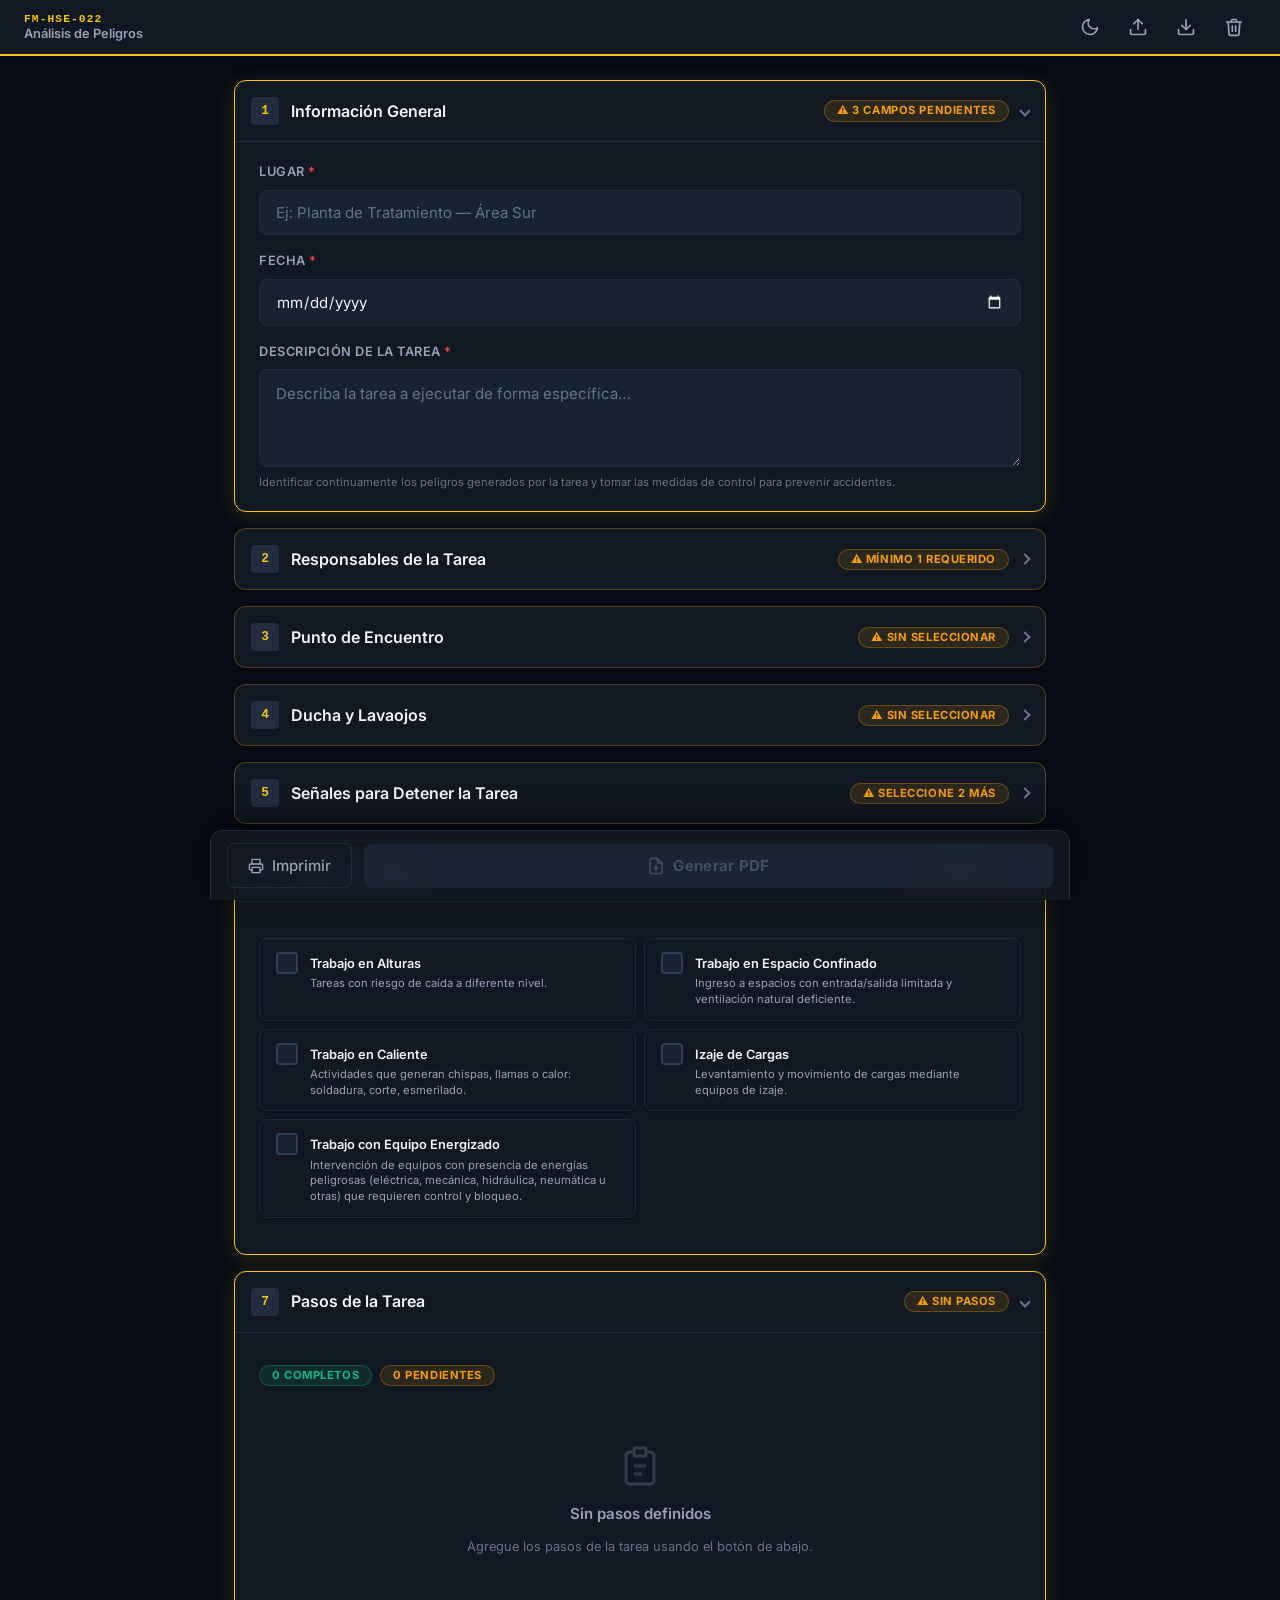
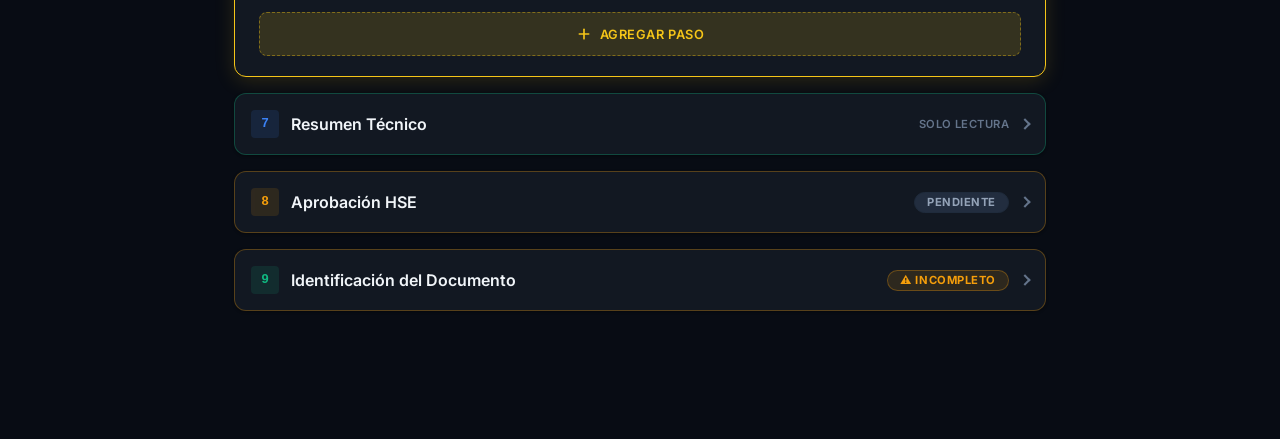
==== commit 095011da: "Add files via upload" ====
--- a/index.html
+++ b/index.html
@@ -26,6 +26,10 @@
       <span class="app-header__title">Análisis de Peligros</span>
     </div>
     <div class="app-header__actions">
+      <button class="btn-icon" id="btn-toggle-theme" title="Cambiar tema" aria-label="Cambiar tema (claro/oscuro)">
+        <svg class="icon-theme-dark" viewBox="0 0 24 24" fill="none" stroke="currentColor" stroke-width="2" stroke-linecap="round" stroke-linejoin="round"><path d="M21 12.79A9 9 0 1 1 11.21 3 7 7 0 0 0 21 12.79z"/></svg>
+        <svg class="icon-theme-light hidden" viewBox="0 0 24 24" fill="none" stroke="currentColor" stroke-width="2" stroke-linecap="round" stroke-linejoin="round"><circle cx="12" cy="12" r="5"/><line x1="12" y1="1" x2="12" y2="3"/><line x1="12" y1="21" x2="12" y2="23"/><line x1="4.22" y1="4.22" x2="5.64" y2="5.64"/><line x1="18.36" y1="18.36" x2="19.78" y2="19.78"/><line x1="1" y1="12" x2="3" y2="12"/><line x1="21" y1="12" x2="23" y2="12"/><line x1="4.22" y1="19.78" x2="5.64" y2="18.36"/><line x1="18.36" y1="5.64" x2="19.78" y2="4.22"/></svg>
+      </button>
       <button class="btn-icon" id="btn-import-backup" title="Cargar borrador" aria-label="Cargar borrador JSON">
         <svg viewBox="0 0 24 24" fill="none" stroke="currentColor" stroke-width="2" stroke-linecap="round" stroke-linejoin="round"><path d="M21 15v4a2 2 0 0 1-2 2H5a2 2 0 0 1-2-2v-4"/><polyline points="17 8 12 3 7 8"/><line x1="12" y1="3" x2="12" y2="15"/></svg>
       </button>
--- a/styles.css
+++ b/styles.css
@@ -106,6 +106,74 @@
   --z-action:  200;
   --z-toast:   300;
   --z-modal:   400;
+}
+
+/* ═══════════════════════════════════════════════════════════════
+   MODO CLARO (LIGHT THEME) — Diseño premium basado en el mockup
+   ═══════════════════════════════════════════════════════════════ */
+body.light-theme {
+  /* Paleta principal — tema claro basado en mockup de dashboard */
+  --color-bg:           #f1f5f9; /* Gris azulado claro de fondo */
+  --color-surface:      #ffffff; /* Tarjetas y paneles en blanco puro */
+  --color-surface-2:    #f8fafc; /* Gris ultra claro para inputs */
+  --color-surface-3:    #e2e8f0; /* Bordes e inputs activos/foco */
+  --color-border:       #e2e8f0; /* Borde sutil */
+  --color-border-light: #cbd5e1; /* Borde más visible */
+
+  /* Texto */
+  --color-text-primary:   #0f172a; /* Slate 900 (Gris oscuro/negro para alta lectura) */
+  --color-text-secondary: #475569; /* Slate 600 (Gris medio) */
+  --color-text-muted:     #64748b; /* Slate 500 (Gris claro) */
+  --color-text-inverse:   #ffffff;
+
+  /* Acento de control / Botones (Azul "Guardar") */
+  --color-accent:       #0056c6;
+  --color-accent-dark:  #004094;
+  --color-accent-muted: rgba(0, 86, 198, 0.08);
+
+  /* HSE status - colores del mockup */
+  --color-success:       #16a34a; /* Verde esmeralda (bajo/docx/aprobar) */
+  --color-success-bg:    rgba(22, 163, 74, 0.08);
+  --color-success-border:rgba(22, 163, 74, 0.25);
+
+  --color-warning:       #ea580c; /* Naranja industrial (medio/html/pendiente) */
+  --color-warning-bg:    rgba(234, 88, 12, 0.08);
+  --color-warning-border:rgba(234, 88, 12, 0.25);
+
+  --color-danger:        #ef4444; /* Rojo vivo (alto/nuevo/rechazar) */
+  --color-danger-bg:     rgba(239, 68, 68, 0.08);
+  --color-danger-border: rgba(239, 68, 68, 0.25);
+
+  /* Sombras del mockup */
+  --shadow-sm:  0 1px 2px rgba(15,23,42,0.05);
+  --shadow-md:  0 4px 6px -1px rgba(15,23,42,0.05), 0 2px 4px -2px rgba(15,23,42,0.05);
+  --shadow-lg:  0 10px 15px -3px rgba(15,23,42,0.08), 0 4px 6px -4px rgba(15,23,42,0.08);
+  --shadow-focus: 0 0 0 3px rgba(0, 86, 198, 0.25);
+}
+
+/* Cabecera adaptativa en modo claro */
+body.light-theme .app-header {
+  background: #ffffff;
+  border-bottom: 1px solid #e2e8f0;
+  box-shadow: 0 1px 3px 0 rgba(0, 0, 0, 0.05);
+}
+
+body.light-theme .app-header__code {
+  color: var(--color-accent);
+}
+
+body.light-theme .app-header__title {
+  color: var(--color-text-secondary);
+}
+
+/* Evitar que las cajas de selección (select) repitan el icono de flecha en foco */
+body.light-theme select:focus {
+  background-color: var(--color-surface-3) !important;
+}
+
+/* Adaptar selector de fecha al modo claro */
+body.light-theme .field__input[type="date"] {
+  color-scheme: light;
 }
 
 
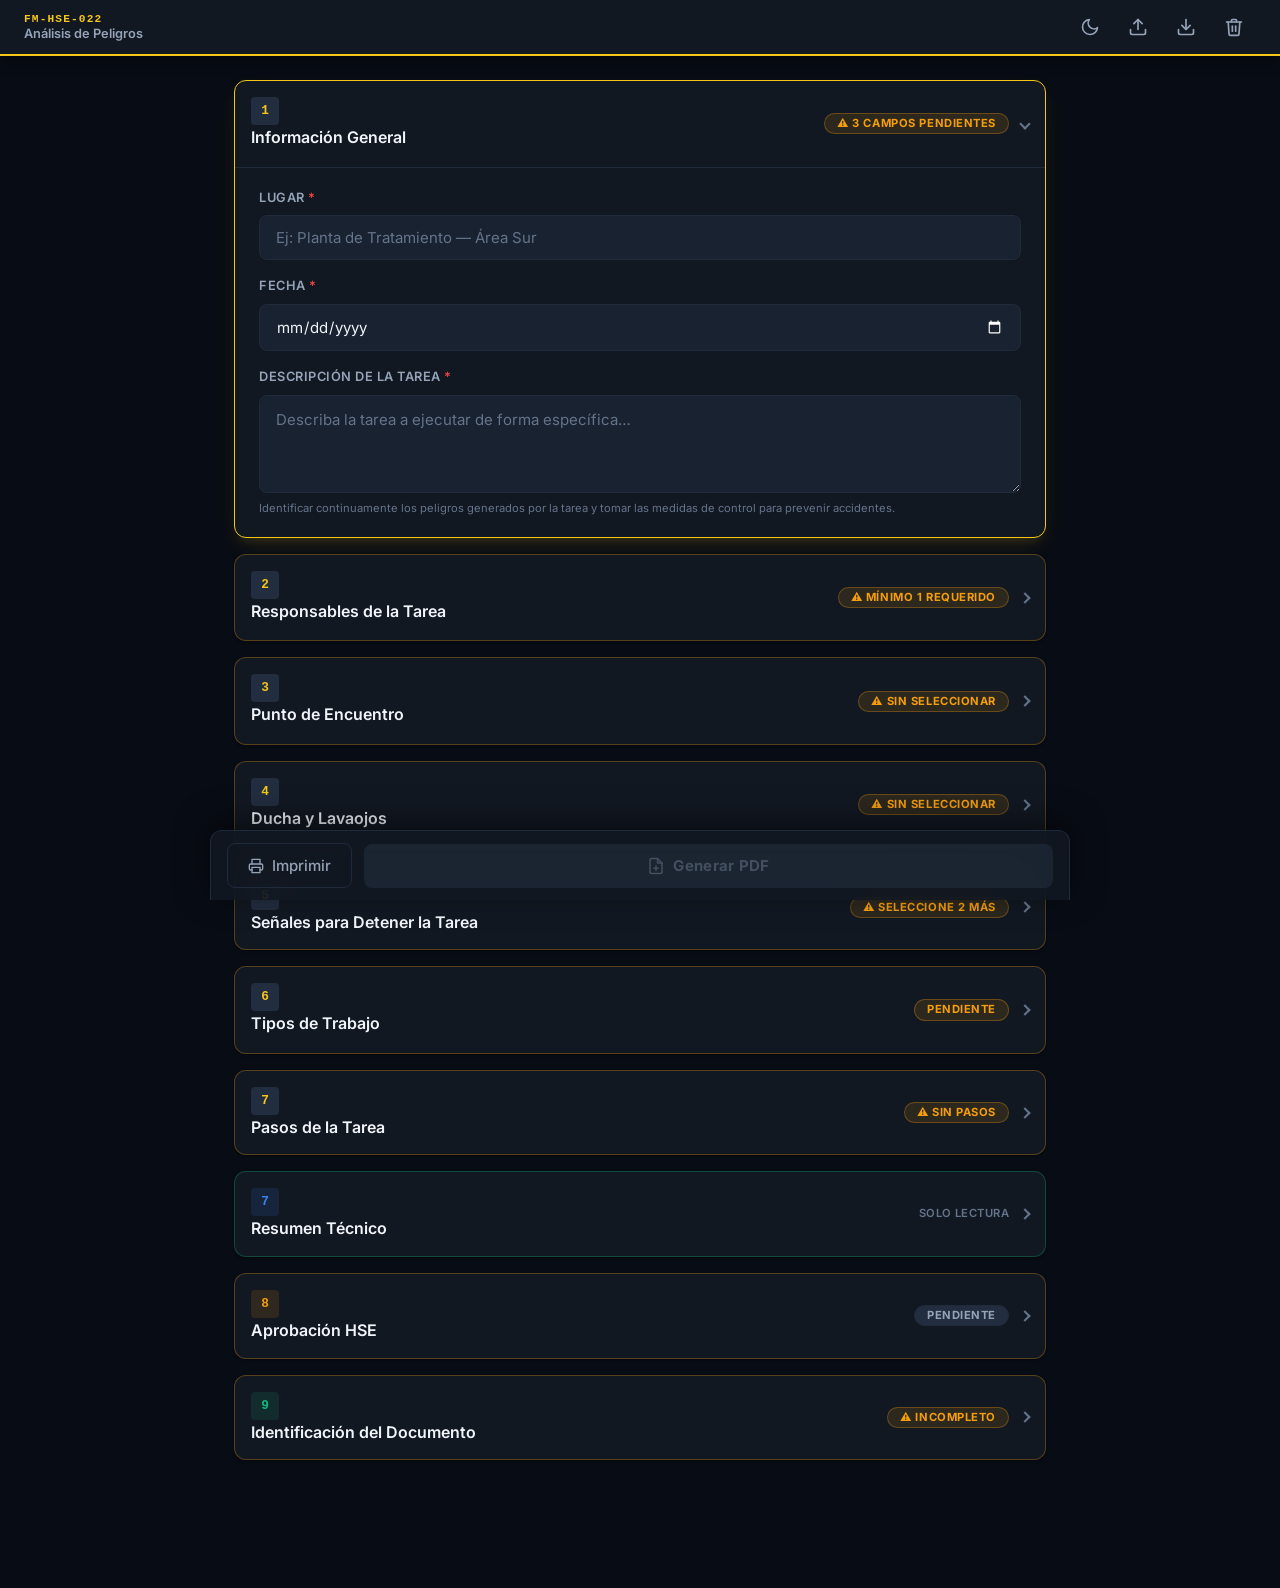
==== commit bb8de78a: "Add files via upload" ====
--- a/index.html
+++ b/index.html
@@ -166,7 +166,7 @@
            SECCIÓN 6 · PASOS DE LA TAREA (SF-06/07/08/17)
       ────────────────────────────────────────── -->
       <section class="form-section" id="sec-tipos-trabajo">
-        <details class="section-card" open>
+        <details class="section-card">
           <summary class="section-card__header">
             <div class="section-card__title-group">
               <span class="section-card__number">6</span>
@@ -185,7 +185,7 @@
            SECCIÓN 7 · PASOS DE LA TAREA (SF-06/07/08/17)
       ────────────────────────────────────────── -->
       <section class="form-section" id="sec-pasos">
-        <details class="section-card" open>
+        <details class="section-card">
           <summary class="section-card__header">
             <div class="section-card__title-group">
               <span class="section-card__number">7</span>
--- a/styles.css
+++ b/styles.css
@@ -89,6 +89,41 @@
   --shadow-md:  0 4px 12px rgba(0,0,0,0.5);
   --shadow-lg:  0 8px 24px rgba(0,0,0,0.6);
   --shadow-focus: 0 0 0 3px rgba(245, 197, 24, 0.35);
+
+  /* Sombras y efectos dinámicos */
+  --shadow-card-open: 0 10px 25px -5px rgba(245, 197, 24, 0.12), 0 8px 10px -6px rgba(245, 197, 24, 0.12);
+  --color-accent-border-dashed: rgba(245, 197, 24, 0.4);
+  --color-accent-hover-bg: rgba(245, 197, 24, 0.22);
+  --color-accent-pulse-shadow: rgba(245, 197, 24, 0.5);
+  
+  /* Select arrows */
+  --select-arrow-focus: url("data:image/svg+xml,%3Csvg xmlns='http://www.w3.org/2000/svg' width='16' height='16' viewBox='0 0 24 24' fill='none' stroke='%23f5c518' stroke-width='2.5' stroke-linecap='round' stroke-linejoin='round'%3E%3Cpolyline points='6 9 12 15 18 9'%3E%3C/polyline%3E%3C/svg%3E");
+  
+  /* Checkbox backgrounds y hovers */
+  --color-warning-hover-bg: rgba(245, 158, 11, 0.18);
+  --color-warning-active-bg: rgba(245, 158, 11, 0.08);
+  --color-danger-hover-bg: rgba(239, 68, 68, 0.18);
+  
+  /* Glassmorphism backgrounds */
+  --color-action-bar-bg: rgba(18, 24, 34, 0.85);
+  --color-action-bar-border: rgba(44, 61, 85, 0.5);
+  --color-action-bar-shadow: 0 -8px 32px rgba(0, 0, 0, 0.5);
+
+  /* Banners de estado */
+  --color-info-border: rgba(59, 130, 246, 0.3);
+
+  /* Toast variables */
+  --color-toast-success-bg: #1a3a27;
+  --color-toast-success-text: var(--color-success);
+  --color-toast-warning-bg: #3a2a10;
+  --color-toast-warning-text: var(--color-warning);
+  --color-toast-danger-bg: #3a1a18;
+  --color-toast-danger-text: var(--color-danger);
+  --color-toast-info-bg: #152840;
+  --color-toast-info-text: var(--color-info);
+
+  /* Foco de inputs */
+  --color-input-focus-bg: var(--color-surface-3);
 
   /* Touch — tamaño mínimo de target táctil */
   --touch-min: 44px;
@@ -149,6 +184,43 @@
   --shadow-md:  0 4px 6px -1px rgba(15,23,42,0.05), 0 2px 4px -2px rgba(15,23,42,0.05);
   --shadow-lg:  0 10px 15px -3px rgba(15,23,42,0.08), 0 4px 6px -4px rgba(15,23,42,0.08);
   --shadow-focus: 0 0 0 3px rgba(0, 86, 198, 0.25);
+
+  /* Sombras y efectos dinámicos */
+  --shadow-card-open: 0 10px 25px -5px rgba(0, 86, 198, 0.08), 0 8px 10px -6px rgba(0, 86, 198, 0.08);
+  --color-accent-border-dashed: rgba(0, 86, 198, 0.4);
+  --color-accent-hover-bg: rgba(0, 86, 198, 0.12);
+  --color-accent-pulse-shadow: rgba(0, 86, 198, 0.4);
+  
+  /* Select arrows */
+  --select-arrow-focus: url("data:image/svg+xml,%3Csvg xmlns='http://www.w3.org/2000/svg' width='16' height='16' viewBox='0 0 24 24' fill='none' stroke='%230056c6' stroke-width='2.5' stroke-linecap='round' stroke-linejoin='round'%3E%3Cpolyline points='6 9 12 15 18 9'%3E%3C/polyline%3E%3C/svg%3E");
+  
+  /* Checkbox backgrounds y hovers */
+  --color-warning-hover-bg: rgba(234, 88, 12, 0.15);
+  --color-warning-active-bg: rgba(234, 88, 12, 0.05);
+  --color-danger-hover-bg: rgba(239, 68, 68, 0.12);
+  
+  /* Glassmorphism backgrounds */
+  --color-action-bar-bg: rgba(255, 255, 255, 0.8);
+  --color-action-bar-border: rgba(226, 232, 240, 0.8);
+  --color-action-bar-shadow: 0 -4px 16px rgba(15, 23, 42, 0.06);
+
+  /* Banners de estado */
+  --color-info:          #0056c6;
+  --color-info-bg:       rgba(0, 86, 198, 0.06);
+  --color-info-border:   rgba(0, 86, 198, 0.2);
+
+  /* Toast variables */
+  --color-toast-success-bg: #f0fdf4;
+  --color-toast-success-text: #15803d;
+  --color-toast-warning-bg: #fff7ed;
+  --color-toast-warning-text: #c2410c;
+  --color-toast-danger-bg: #fef2f2;
+  --color-toast-danger-text: #b91c1c;
+  --color-toast-info-bg: #eff6ff;
+  --color-toast-info-text: #1d4ed8;
+
+  /* Foco de inputs */
+  --color-input-focus-bg: #ffffff;
 }
 
 /* Cabecera adaptativa en modo claro */
@@ -202,6 +274,26 @@
   -webkit-font-smoothing: antialiased;
   -moz-osx-font-smoothing: grayscale;
   overflow-x: hidden;
+}
+
+/* Transiciones globales suaves para cambio de tema */
+body,
+.app-header,
+.app-header__code,
+.app-header__title,
+.section-card,
+.checkbox-item,
+.field__input,
+.field__select,
+.field__textarea,
+.btn-icon,
+.action-bar,
+.step-card,
+.toast {
+  transition: background-color var(--transition-normal), 
+              border-color var(--transition-normal), 
+              color var(--transition-normal), 
+              box-shadow var(--transition-normal);
 }
 
 /* Eliminar highlight azul en tap móvil */
@@ -406,7 +498,7 @@
   font-weight: 600;
   letter-spacing: 0.04em;
   text-transform: uppercase;
-  border: 1.5px dashed rgba(245, 197, 24, 0.4);
+  border: 1.5px dashed var(--color-accent-border-dashed);
   border-radius: var(--radius-md);
   margin-top: var(--space-4);
   transition: background var(--transition-fast), border-color var(--transition-fast);
@@ -416,7 +508,7 @@
 .btn-add svg { width: 16px; height: 16px; }
 
 .btn-add:hover {
-  background: rgba(245, 197, 24, 0.22);
+  background: var(--color-accent-hover-bg);
   border-color: var(--color-accent);
 }
 
@@ -677,7 +769,7 @@
 
 .section-card[open] {
   border-color: var(--color-accent);
-  box-shadow: 0 4px 20px rgba(245, 197, 24, 0.15);
+  box-shadow: var(--shadow-card-open);
 }
 
 .section-card:not([open]):has(.badge--success) {
@@ -751,8 +843,9 @@
 
 .section-card__title-group {
   display: flex;
-  align-items: center;
-  gap: var(--space-3);
+  flex-direction: column;
+  align-items: flex-start;
+  gap: 2px;
   flex: 1;
   min-width: 0;
 }
@@ -761,19 +854,17 @@
   font-size: var(--text-md);
   font-weight: 600;
   color: var(--color-text-primary);
-  white-space: nowrap;
-  overflow: hidden;
-  text-overflow: ellipsis;
+  white-space: normal;
+  line-height: 1.35;
 }
 
 .section-card__subtitle {
   font-size: var(--text-xs);
   font-weight: 400;
   color: var(--color-text-secondary);
-  overflow: hidden;
-  text-overflow: ellipsis;
-  white-space: nowrap;
-  margin-left: var(--space-2);
+  white-space: normal;
+  margin-left: 0;
+  line-height: 1.3;
   transition: opacity var(--transition-normal);
 }
 
@@ -881,7 +972,7 @@
 .field__textarea:focus {
   outline: none;
   border-color: var(--color-accent);
-  background-color: var(--color-surface-3);
+  background-color: var(--color-input-focus-bg);
   box-shadow: var(--shadow-focus);
 }
 
@@ -910,7 +1001,7 @@
 }
 
 .field__select:focus {
-  background-image: url("data:image/svg+xml,%3Csvg xmlns='http://www.w3.org/2000/svg' width='16' height='16' viewBox='0 0 24 24' fill='none' stroke='%23f5c518' stroke-width='2.5' stroke-linecap='round' stroke-linejoin='round'%3E%3Cpolyline points='6 9 12 15 18 9'%3E%3C/polyline%3E%3C/svg%3E");
+  background-image: var(--select-arrow-focus);
 }
 
 /* Estado de error en campo */
@@ -1019,7 +1110,7 @@
   border-radius: var(--radius-md);
   background: var(--color-surface);
   cursor: pointer;
-  transition: all var(--transition-normal);
+  transition: background-color var(--transition-normal), border-color var(--transition-normal), color var(--transition-normal), box-shadow var(--transition-normal), transform var(--transition-fast);
   min-height: var(--touch-min);
   user-select: none;
   box-shadow: var(--shadow-sm);
@@ -1028,6 +1119,10 @@
 .checkbox-item:hover {
   background: var(--color-surface-2);
   border-color: var(--color-border-light);
+}
+
+.checkbox-item:active {
+  transform: scale(0.96);
 }
 
 .checkbox-item input[type="checkbox"] {
@@ -1045,12 +1140,7 @@
   margin-top: 1px;
 }
 
-.checkbox-item input[type="checkbox"]:checked {
-  background: var(--color-success);
-  border-color: var(--color-success);
-}
-
-.checkbox-item input[type="checkbox"]:checked::after {
+.checkbox-item input[type="checkbox"]::after {
   content: '';
   position: absolute;
   left: 5px;
@@ -1059,7 +1149,18 @@
   height: 11px;
   border-right: 2.5px solid var(--color-text-inverse);
   border-bottom: 2.5px solid var(--color-text-inverse);
-  transform: rotate(40deg);
+  transform: rotate(40deg) scale(0);
+  transition: transform 0.2s cubic-bezier(0.34, 1.56, 0.64, 1);
+  transform-origin: center;
+}
+
+.checkbox-item input[type="checkbox"]:checked {
+  background: var(--color-success);
+  border-color: var(--color-success);
+}
+
+.checkbox-item input[type="checkbox"]:checked::after {
+  transform: rotate(40deg) scale(1);
 }
 
 .checkbox-item input[type="checkbox"]:focus-visible {
@@ -1081,12 +1182,12 @@
 }
 
 .checkbox-item--suggested:hover {
-  background: rgba(245, 158, 11, 0.18);
+  background: var(--color-warning-hover-bg);
   border-color: var(--color-warning-border);
 }
 
 .checkbox-item--suggested:has(input:checked) {
-  background: rgba(245, 158, 11, 0.08);
+  background: var(--color-warning-active-bg);
   border-color: var(--color-warning);
 }
 
@@ -1215,8 +1316,8 @@
 .step-card--new      { border-color: var(--color-accent); animation: pulse-border 1.5s ease-out; }
 
 @keyframes pulse-border {
-  0%   { box-shadow: 0 0 0 0 rgba(245, 197, 24, 0.5); }
-  70%  { box-shadow: 0 0 0 8px rgba(245, 197, 24, 0); }
+  0%   { box-shadow: 0 0 0 0 var(--color-accent-pulse-shadow); }
+  70%  { box-shadow: 0 0 0 8px transparent; }
   100% { box-shadow: none; }
 }
 
@@ -1259,9 +1360,8 @@
   font-size: var(--text-sm);
   font-weight: 600;
   color: var(--color-text-primary);
-  white-space: nowrap;
-  overflow: hidden;
-  text-overflow: ellipsis;
+  white-space: normal;
+  line-height: 1.35;
 }
 
 .step-card__title--empty {
@@ -1684,11 +1784,11 @@
   gap: var(--space-3);
   padding: var(--space-3) var(--space-4);
   padding-bottom: calc(var(--space-3) + env(safe-area-inset-bottom, 0px));
-  background: rgba(18, 24, 34, 0.85);
-  backdrop-filter: blur(12px);
-  -webkit-backdrop-filter: blur(12px);
-  border-top: 1px solid rgba(44, 61, 85, 0.5);
-  box-shadow: 0 -8px 32px rgba(0, 0, 0, 0.5);
+  background: var(--color-action-bar-bg);
+  backdrop-filter: blur(20px);
+  -webkit-backdrop-filter: blur(20px);
+  border-top: 1px solid var(--color-action-bar-border);
+  box-shadow: var(--color-action-bar-shadow);
   max-width: 860px;
   margin: 0 auto;
 }
@@ -1873,10 +1973,10 @@
 
 .toast svg { width: 18px; height: 18px; flex-shrink: 0; }
 
-.toast--success { background: #1a3a27; border: 1px solid var(--color-success-border); color: var(--color-success); }
-.toast--warning { background: #3a2a10; border: 1px solid var(--color-warning-border); color: var(--color-warning); }
-.toast--danger  { background: #3a1a18; border: 1px solid var(--color-danger-border);  color: var(--color-danger);  }
-.toast--info    { background: #152840; border: 1px solid var(--color-info-border);    color: var(--color-info);    }
+.toast--success { background: var(--color-toast-success-bg); border: 1px solid var(--color-success-border); color: var(--color-toast-success-text); }
+.toast--warning { background: var(--color-toast-warning-bg); border: 1px solid var(--color-warning-border); color: var(--color-toast-warning-text); }
+.toast--danger  { background: var(--color-toast-danger-bg); border: 1px solid var(--color-danger-border);  color: var(--color-toast-danger-text);  }
+.toast--info    { background: var(--color-toast-info-bg); border: 1px solid var(--color-info-border);    color: var(--color-toast-info-text);    }
 
 @keyframes toast-in {
   from { opacity: 0; transform: translateY(16px) scale(0.95); }
@@ -2142,7 +2242,7 @@
 }
 
 .checkbox-item--obligatorio:hover {
-  background: rgba(239, 68, 68, 0.18);
+  background: var(--color-danger-hover-bg);
   border-color: var(--color-danger-border);
 }
 
